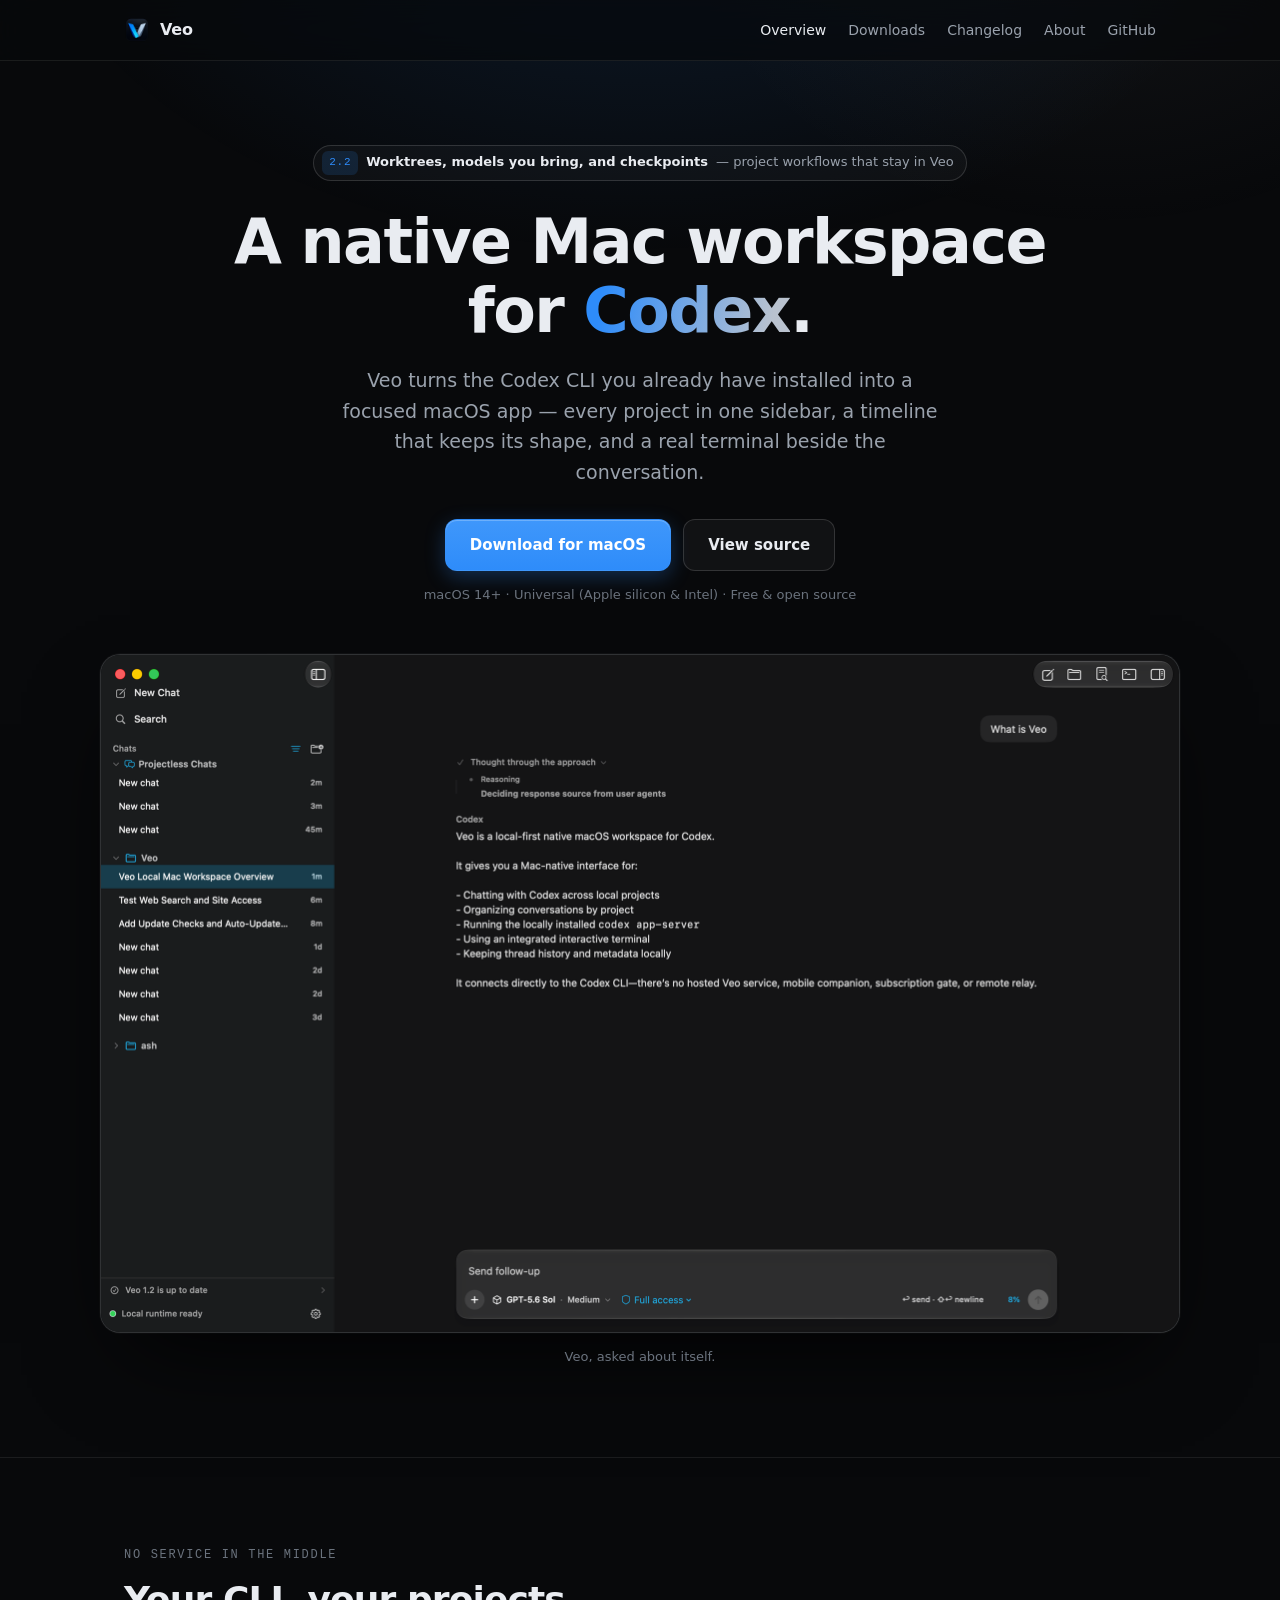
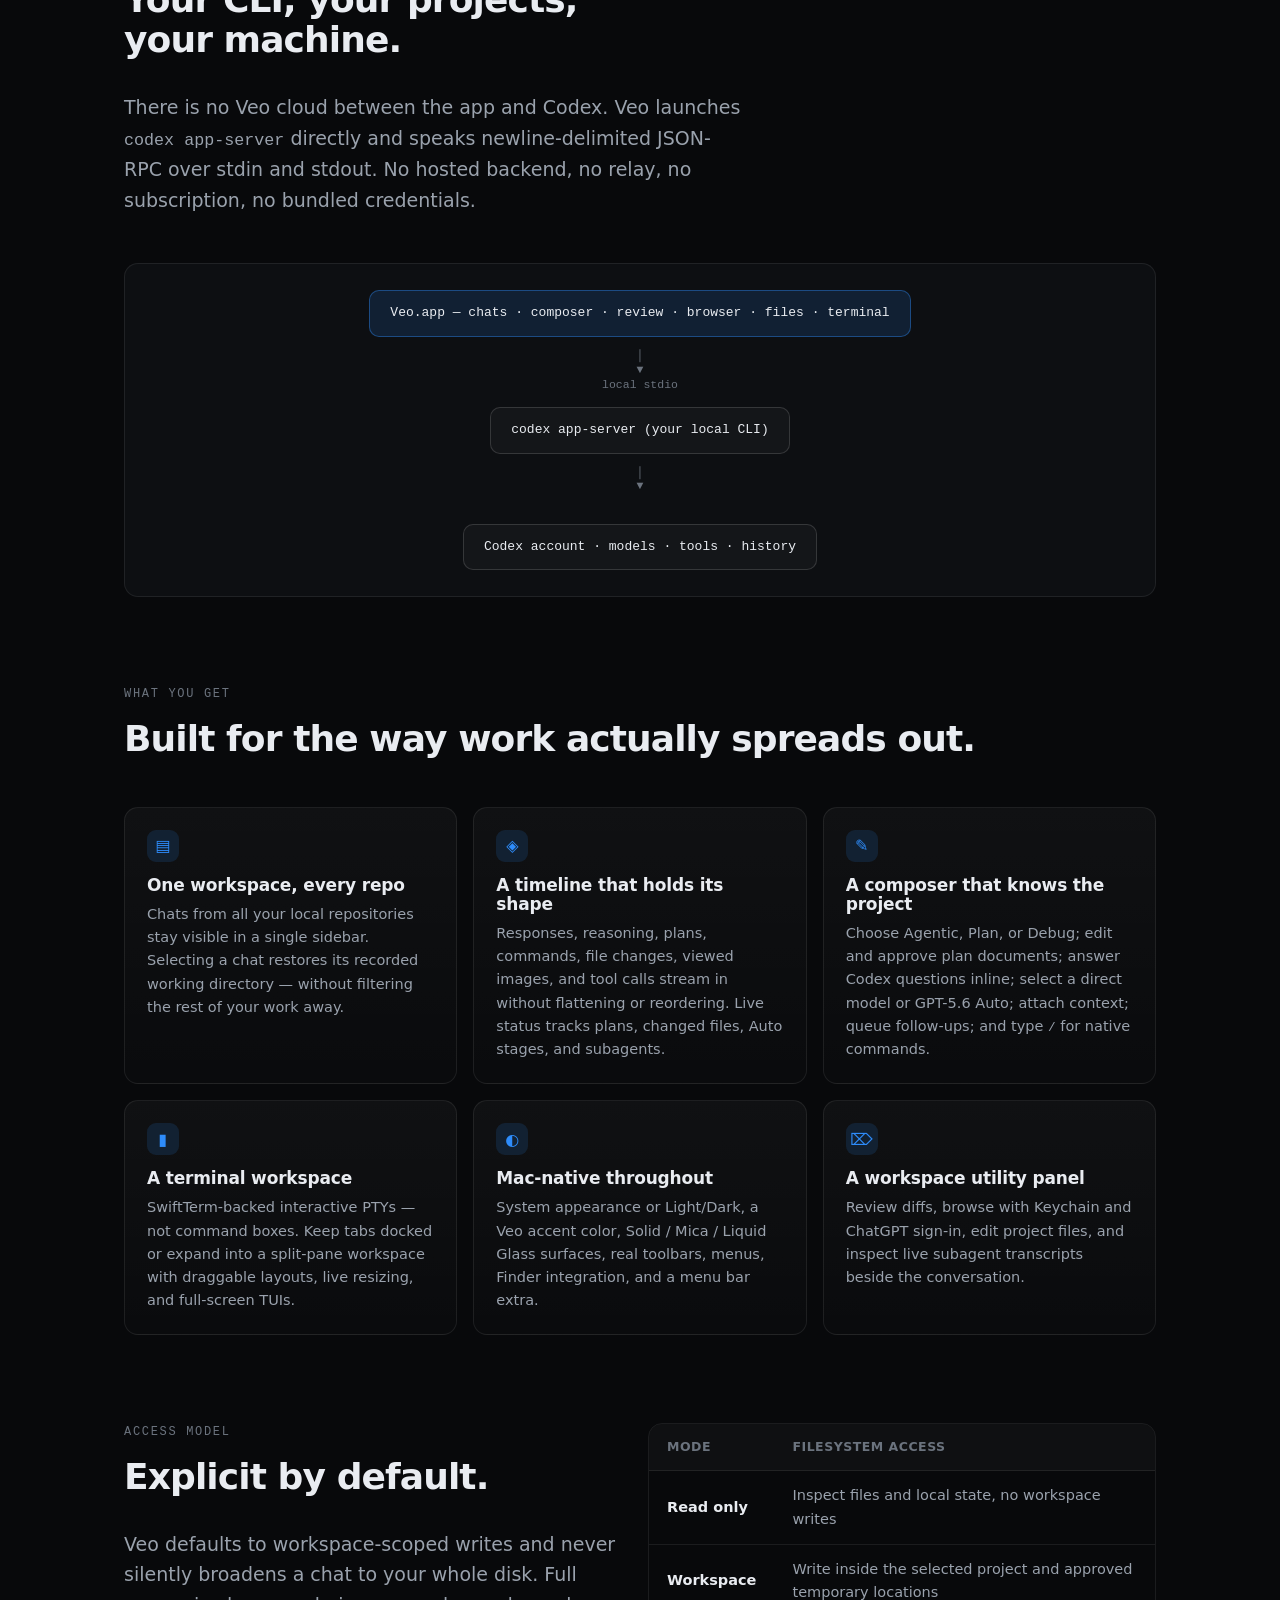
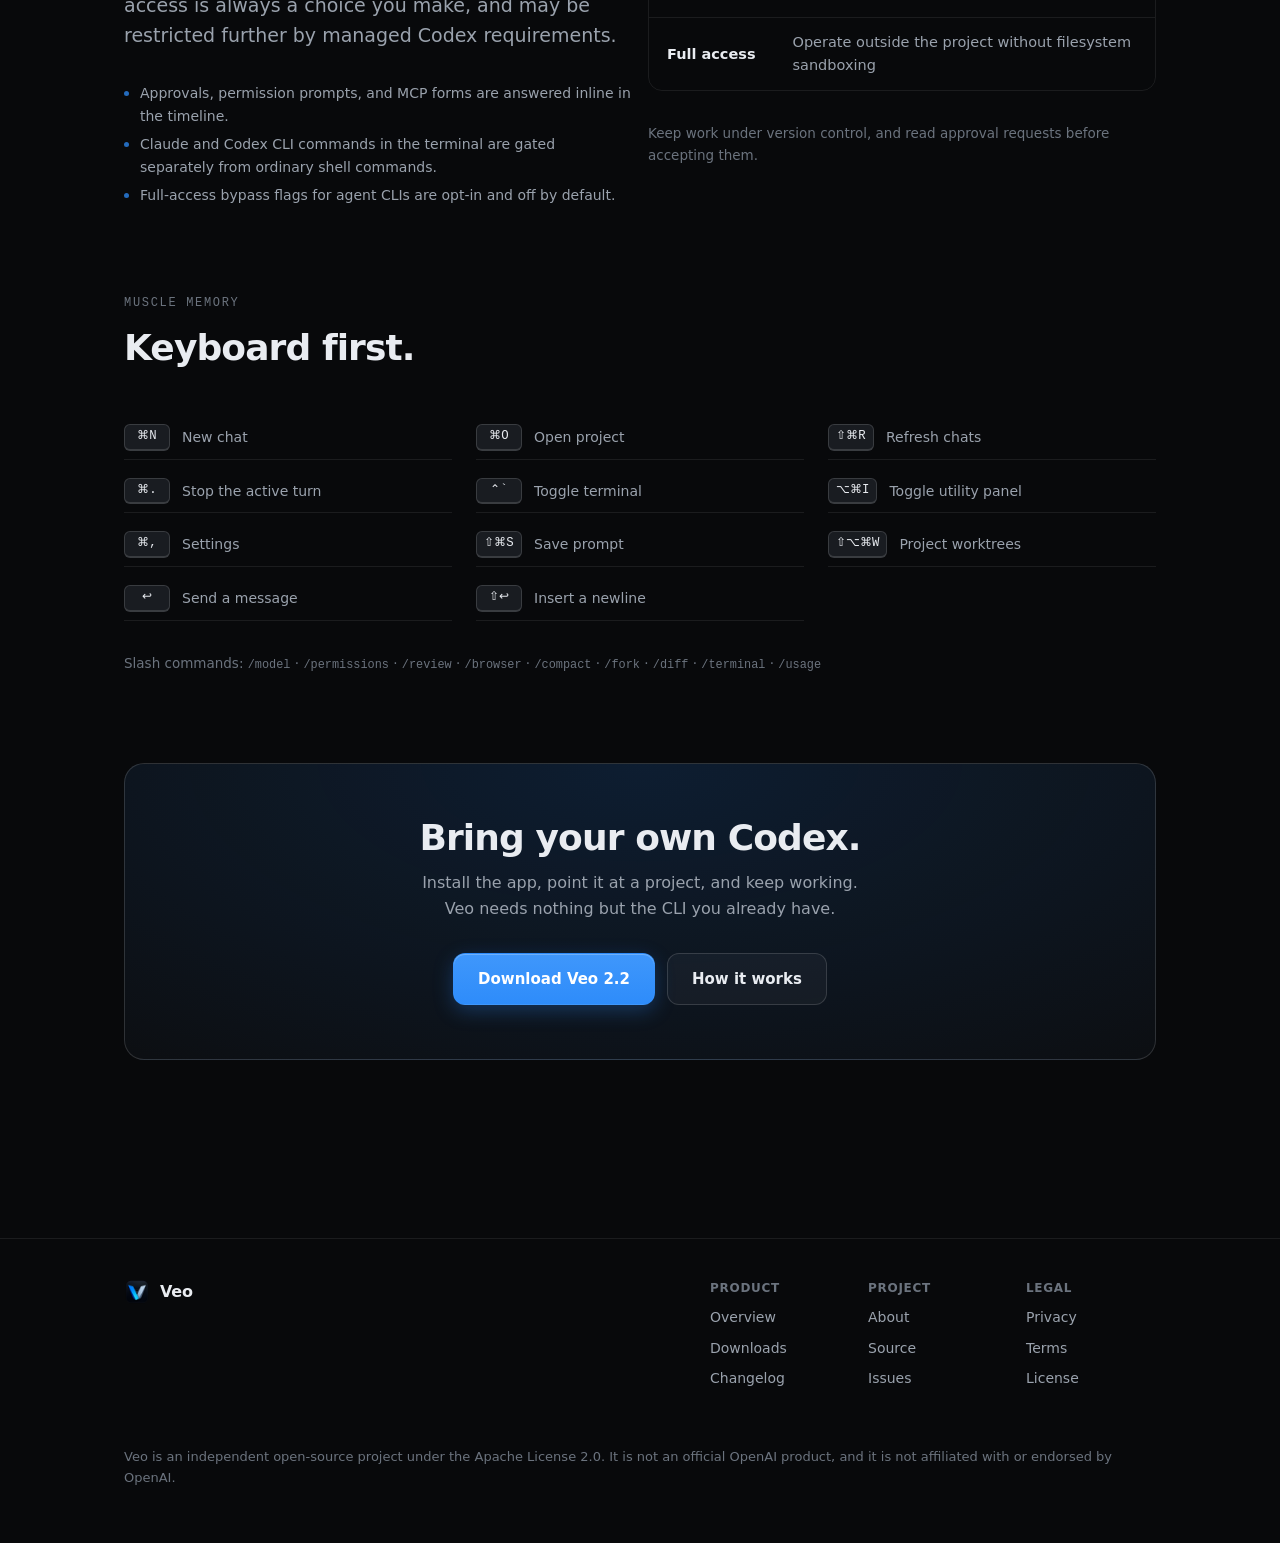
==== docs/index.html @ 04ecb145 "Release Veo 2.2 worktrees, providers, and checkpoints Ship project workflows, Veo-owned model provid" ====
<!DOCTYPE html>
<html lang="en">
<head>
<meta charset="utf-8">
<meta name="viewport" content="width=device-width, initial-scale=1">
<title>Veo — a native Mac workspace for Codex</title>
<meta name="description" content="Veo turns the locally installed Codex CLI into a focused macOS app: project-aware chats, a live task timeline, review tools, and a real docked terminal. Local-first, open source, no hosted backend.">
<meta name="color-scheme" content="dark">
<link rel="icon" href="assets/favicon.png">
<link rel="stylesheet" href="styles.css">
<meta property="og:title" content="Veo — a native Mac workspace for Codex">
<meta property="og:description" content="Project-aware chats, a live task timeline, review tools, and a real docked terminal. Local-first and open source.">
<meta property="og:image" content="assets/veo-icon.png">
</head>
<body>

<header class="nav">
  <div class="wrap nav-inner">
    <a class="brand" href="index.html"><img src="assets/veo-icon.png" alt=""> Veo</a>
    <nav class="nav-links">
      <a href="index.html" class="active">Overview</a>
      <a href="downloads.html">Downloads</a>
      <a href="changelog.html">Changelog</a>
      <a href="about.html">About</a>
      <a class="hide-sm" href="https://github.com/itsasheruwu/Veo">GitHub</a>
    </nav>
  </div>
</header>

<main>

<section class="hero">
  <div class="wrap">
    <span class="eyebrow"><span class="tag">2.2</span> <b>Worktrees, models you bring, and checkpoints</b> — project workflows that stay in Veo</span>
    <h1>A native Mac workspace<br>for <span class="grad">Codex</span>.</h1>
    <p class="lede">Veo turns the Codex CLI you already have installed into a focused macOS app — every project in one sidebar, a timeline that keeps its shape, and a real terminal beside the conversation.</p>
    <div class="hero-actions">
      <a class="btn btn-primary btn-lg" href="downloads.html">Download for macOS</a>
      <a class="btn btn-ghost btn-lg" href="https://github.com/itsasheruwu/Veo">View source</a>
    </div>
    <p class="hero-meta"><span>macOS 14+</span> · <span>Universal (Apple silicon &amp; Intel)</span> · <span>Free &amp; open source</span></p>
  </div>
</section>

<div class="wrap mock-stage">
  <figure class="shot">
    <img src="assets/veo-workspace.png" width="2160" height="1356"
         alt="The Veo workspace: chats grouped by project in the sidebar, a Codex answer in the timeline with its reasoning step above it, and the composer showing the model, reasoning effort, access mode, and context usage.">
    <figcaption>Veo, asked about itself.</figcaption>
  </figure>
</div>

<div class="divider"></div>

<section>
  <div class="wrap">
    <div class="section-label">No service in the middle</div>
    <h2>Your CLI, your projects,<br>your machine.</h2>
    <p class="lede mt-32">There is no Veo cloud between the app and Codex. Veo launches <code>codex app-server</code> directly and speaks newline-delimited JSON-RPC over stdin and stdout. No hosted backend, no relay, no subscription, no bundled credentials.</p>

    <div class="arch mt-48">
      <div class="box hi">Veo.app — chats · composer · review · browser · files · terminal</div>
      <div class="link">local stdio</div>
      <div class="box">codex app-server (your local CLI)</div>
      <div class="link">&nbsp;</div>
      <div class="box">Codex account · models · tools · history</div>
    </div>
  </div>
</section>

<section style="padding-top:0">
  <div class="wrap">
    <div class="section-label">What you get</div>
    <h2>Built for the way work actually spreads out.</h2>

    <div class="grid grid-3 mt-48">
      <div class="card">
        <div class="ico">▤</div>
        <h3>One workspace, every repo</h3>
        <p>Chats from all your local repositories stay visible in a single sidebar. Selecting a chat restores its recorded working directory — without filtering the rest of your work away.</p>
      </div>
      <div class="card">
        <div class="ico">◈</div>
        <h3>A timeline that holds its shape</h3>
        <p>Responses, reasoning, plans, commands, file changes, viewed images, and tool calls stream in without flattening or reordering. Live status tracks plans, changed files, Auto stages, and subagents.</p>
      </div>
      <div class="card">
        <div class="ico">✎</div>
        <h3>A composer that knows the project</h3>
        <p>Choose Agentic, Plan, or Debug; edit and approve plan documents; answer Codex questions inline; select a direct model or GPT-5.6 Auto; attach context; queue follow-ups; and type <code>/</code> for native commands.</p>
      </div>
      <div class="card">
        <div class="ico">▮</div>
        <h3>A terminal workspace</h3>
        <p>SwiftTerm-backed interactive PTYs — not command boxes. Keep tabs docked or expand into a split-pane workspace with draggable layouts, live resizing, and full-screen TUIs.</p>
      </div>
      <div class="card">
        <div class="ico">◐</div>
        <h3>Mac-native throughout</h3>
        <p>System appearance or Light/Dark, a Veo accent color, Solid / Mica / Liquid Glass surfaces, real toolbars, menus, Finder integration, and a menu bar extra.</p>
      </div>
      <div class="card">
        <div class="ico">⌦</div>
        <h3>A workspace utility panel</h3>
        <p>Review diffs, browse with Keychain and ChatGPT sign-in, edit project files, and inspect live subagent transcripts beside the conversation.</p>
      </div>
    </div>
  </div>
</section>

<section style="padding-top:0">
  <div class="wrap">
    <div class="grid grid-2">
      <div>
        <div class="section-label">Access model</div>
        <h2>Explicit by default.</h2>
        <p class="lede mt-32">Veo defaults to workspace-scoped writes and never silently broadens a chat to your whole disk. Full access is always a choice you make, and may be restricted further by managed Codex requirements.</p>
        <ul class="bullets mt-32">
          <li>Approvals, permission prompts, and MCP forms are answered inline in the timeline.</li>
          <li>Claude and Codex CLI commands in the terminal are gated separately from ordinary shell commands.</li>
          <li>Full-access bypass flags for agent CLIs are opt-in and off by default.</li>
        </ul>
      </div>
      <div>
        <table class="table">
          <thead><tr><th>Mode</th><th>Filesystem access</th></tr></thead>
          <tbody>
            <tr><td>Read only</td><td>Inspect files and local state, no workspace writes</td></tr>
            <tr><td>Workspace</td><td>Write inside the selected project and approved temporary locations</td></tr>
            <tr><td>Full access</td><td>Operate outside the project without filesystem sandboxing</td></tr>
          </tbody>
        </table>
        <p class="faint mt-32">Keep work under version control, and read approval requests before accepting them.</p>
      </div>
    </div>
  </div>
</section>

<section style="padding-top:0">
  <div class="wrap">
    <div class="section-label">Muscle memory</div>
    <h2>Keyboard first.</h2>
    <div class="keys mt-48">
      <div class="key-row"><kbd>⌘N</kbd> New chat</div>
      <div class="key-row"><kbd>⌘O</kbd> Open project</div>
      <div class="key-row"><kbd>⇧⌘R</kbd> Refresh chats</div>
      <div class="key-row"><kbd>⌘.</kbd> Stop the active turn</div>
      <div class="key-row"><kbd>⌃`</kbd> Toggle terminal</div>
      <div class="key-row"><kbd>⌥⌘I</kbd> Toggle utility panel</div>
      <div class="key-row"><kbd>⌘,</kbd> Settings</div>
      <div class="key-row"><kbd>⇧⌘S</kbd> Save prompt</div>
      <div class="key-row"><kbd>⇧⌥⌘W</kbd> Project worktrees</div>
      <div class="key-row"><kbd>↩</kbd> Send a message</div>
      <div class="key-row"><kbd>⇧↩</kbd> Insert a newline</div>
    </div>
      <p class="faint mt-32">Slash commands: <code>/model</code> · <code>/permissions</code> · <code>/review</code> · <code>/browser</code> · <code>/compact</code> · <code>/fork</code> · <code>/diff</code> · <code>/terminal</code> · <code>/usage</code></p>
  </div>
</section>

<section style="padding-top:0">
  <div class="wrap">
    <div class="cta">
      <h2>Bring your own Codex.</h2>
      <p>Install the app, point it at a project, and keep working. Veo needs nothing but the CLI you already have.</p>
      <div class="hero-actions" style="margin-bottom:0">
        <a class="btn btn-primary btn-lg" href="downloads.html">Download Veo 2.2</a>
        <a class="btn btn-ghost btn-lg" href="about.html">How it works</a>
      </div>
    </div>
  </div>
</section>

</main>

<footer class="footer">
  <div class="wrap footer-inner">
    <a class="brand" href="index.html"><img src="assets/veo-icon.png" alt=""> Veo</a>
    <nav>
      <b>Product</b>
      <a href="index.html">Overview</a>
      <a href="downloads.html">Downloads</a>
      <a href="changelog.html">Changelog</a>
    </nav>
    <nav>
      <b>Project</b>
      <a href="about.html">About</a>
      <a href="https://github.com/itsasheruwu/Veo">Source</a>
      <a href="https://github.com/itsasheruwu/Veo/issues">Issues</a>
    </nav>
    <nav>
      <b>Legal</b>
      <a href="https://github.com/itsasheruwu/Veo/blob/main/Legal/PRIVACY_POLICY.md">Privacy</a>
      <a href="https://github.com/itsasheruwu/Veo/blob/main/Legal/TERMS_OF_USE.md">Terms</a>
      <a href="https://github.com/itsasheruwu/Veo/blob/main/LICENSE">License</a>
    </nav>
    <p class="fine">Veo is an independent open-source project under the Apache License 2.0. It is not an official OpenAI product, and it is not affiliated with or endorsed by OpenAI.</p>
  </div>
</footer>

</body>
</html>
---- docs/styles.css ----
/* Veo — site styles */

:root {
  --bg: #08090b;
  --bg-2: #0d0f12;
  --surface: #131519;
  --surface-2: #191c21;
  --line: rgba(255, 255, 255, 0.08);
  --line-strong: rgba(255, 255, 255, 0.14);
  --text: #e9ecf1;
  --muted: #9aa2ad;
  --faint: #6b737e;
  --accent: #2e8cfa;
  --accent-soft: rgba(46, 140, 250, 0.14);
  --steel: #b9c2cf;
  --radius: 14px;
  --radius-lg: 20px;
  --maxw: 1080px;
  --sans: -apple-system, BlinkMacSystemFont, "SF Pro Text", "Helvetica Neue", Inter, system-ui, sans-serif;
  --mono: ui-monospace, "SF Mono", SFMono-Regular, "JetBrains Mono", Menlo, monospace;
}

* { box-sizing: border-box; }

html { scroll-behavior: smooth; }

body {
  margin: 0;
  background: var(--bg);
  color: var(--text);
  font-family: var(--sans);
  font-size: 16px;
  line-height: 1.6;
  -webkit-font-smoothing: antialiased;
  text-rendering: optimizeLegibility;
}

/* Ambient light behind the page top */
body::before {
  content: "";
  position: fixed;
  inset: -20% -10% auto -10%;
  height: 620px;
  background:
    radial-gradient(60% 100% at 50% 0%, rgba(46, 140, 250, 0.16), transparent 70%),
    radial-gradient(40% 80% at 80% 10%, rgba(185, 194, 207, 0.07), transparent 70%);
  pointer-events: none;
  z-index: 0;
}

a { color: inherit; text-decoration: none; }

img { max-width: 100%; display: block; }

.wrap {
  position: relative;
  z-index: 1;
  width: 100%;
  max-width: var(--maxw);
  margin: 0 auto;
  padding: 0 24px;
}

/* ---------- Nav ---------- */

.nav {
  position: sticky;
  top: 0;
  z-index: 50;
  backdrop-filter: saturate(160%) blur(18px);
  -webkit-backdrop-filter: saturate(160%) blur(18px);
  background: rgba(8, 9, 11, 0.72);
  border-bottom: 1px solid var(--line);
}

.nav-inner {
  display: flex;
  align-items: center;
  gap: 28px;
  height: 60px;
}

.brand {
  display: flex;
  align-items: center;
  gap: 10px;
  font-weight: 600;
  letter-spacing: -0.01em;
  margin-right: auto;
}

.brand img { width: 26px; height: 26px; border-radius: 7px; }

.nav-links { display: flex; align-items: center; gap: 22px; }

.nav-links a {
  font-size: 14px;
  color: var(--muted);
  transition: color 0.15s ease;
}

.nav-links a:hover { color: var(--text); }
.nav-links a.active { color: var(--text); }

/* ---------- Buttons ---------- */

.btn {
  display: inline-flex;
  align-items: center;
  gap: 8px;
  padding: 10px 18px;
  border-radius: 10px;
  font-size: 14px;
  font-weight: 550;
  border: 1px solid transparent;
  transition: transform 0.12s ease, background 0.15s ease, border-color 0.15s ease;
  white-space: nowrap;
}

.btn:active { transform: translateY(1px); }

.btn-primary {
  background: linear-gradient(180deg, #3f97fb, var(--accent));
  color: #fff;
  box-shadow: 0 1px 0 rgba(255, 255, 255, 0.24) inset, 0 6px 20px rgba(46, 140, 250, 0.28);
}

.btn-primary:hover { background: linear-gradient(180deg, #58a5fc, #3b93fb); }

.btn-ghost {
  background: rgba(255, 255, 255, 0.04);
  border-color: var(--line-strong);
  color: var(--text);
}

.btn-ghost:hover { background: rgba(255, 255, 255, 0.08); }

.btn-lg { padding: 13px 24px; font-size: 15px; border-radius: 12px; }

/* ---------- Type ---------- */

h1, h2, h3 { letter-spacing: -0.025em; line-height: 1.12; margin: 0; font-weight: 620; }

h1 { font-size: clamp(38px, 6vw, 62px); }
h2 { font-size: clamp(26px, 3.4vw, 36px); }
h3 { font-size: 17px; letter-spacing: -0.01em; }

p { margin: 0; }

.lede { font-size: clamp(16px, 2vw, 19px); color: var(--muted); max-width: 620px; }

.eyebrow {
  display: inline-flex;
  align-items: center;
  gap: 8px;
  padding: 5px 12px 5px 8px;
  border: 1px solid var(--line-strong);
  border-radius: 999px;
  background: rgba(255, 255, 255, 0.03);
  font-size: 13px;
  color: var(--muted);
}

.eyebrow b { color: var(--text); font-weight: 550; }

.tag {
  font-size: 11px;
  font-family: var(--mono);
  letter-spacing: 0.06em;
  text-transform: uppercase;
  color: var(--accent);
  background: var(--accent-soft);
  border-radius: 6px;
  padding: 3px 7px;
}

.section-label {
  font-family: var(--mono);
  font-size: 12px;
  letter-spacing: 0.14em;
  text-transform: uppercase;
  color: var(--faint);
  margin-bottom: 14px;
}

code, kbd { font-family: var(--mono); font-size: 0.88em; }

kbd {
  background: var(--surface-2);
  border: 1px solid var(--line-strong);
  border-bottom-width: 2px;
  border-radius: 6px;
  padding: 2px 7px;
  color: var(--text);
}

/* ---------- Sections ---------- */

section { padding: 88px 0; }
.section-tight { padding: 56px 0; }

.divider { height: 1px; background: var(--line); }

/* ---------- Hero ---------- */

.hero { padding: 84px 0 40px; text-align: center; }

.hero .eyebrow { margin-bottom: 26px; }
.hero h1 { margin-bottom: 20px; }
.hero h1 .grad {
  background: linear-gradient(100deg, var(--accent) 10%, var(--steel) 90%);
  -webkit-background-clip: text;
  background-clip: text;
  color: transparent;
}
.hero .lede { margin: 0 auto; }

.hero-actions {
  display: flex;
  justify-content: center;
  gap: 12px;
  margin: 32px 0 14px;
  flex-wrap: wrap;
}

.hero-meta { font-size: 13px; color: var(--faint); }
.hero-meta span { white-space: nowrap; }

/* ---------- App screenshot ---------- */

.mock-stage { padding: 8px 0 90px; }

.shot { margin: 0; }

.shot img {
  width: 100%;
  height: auto;
  border: 1px solid var(--line-strong);
  border-radius: var(--radius-lg);
  background: #0e1013;
  box-shadow: 0 40px 90px -30px rgba(0, 0, 0, 0.9), 0 0 0 1px rgba(255, 255, 255, 0.03);
}

.shot figcaption {
  margin-top: 14px;
  text-align: center;
  font-size: 13px;
  color: var(--faint);
}

/* ---------- Feature grid ---------- */

.grid { display: grid; gap: 16px; }
.grid-3 { grid-template-columns: repeat(3, 1fr); }
.grid-2 { grid-template-columns: repeat(2, 1fr); }

.card {
  border: 1px solid var(--line);
  border-radius: var(--radius);
  background: linear-gradient(180deg, rgba(255, 255, 255, 0.035), rgba(255, 255, 255, 0.012));
  padding: 22px;
  transition: border-color 0.18s ease, transform 0.18s ease;
}

.card:hover { border-color: var(--line-strong); }

.card h3 { margin-bottom: 8px; }
.card p { color: var(--muted); font-size: 14.5px; }

.card .ico {
  width: 32px;
  height: 32px;
  border-radius: 9px;
  display: grid;
  place-items: center;
  background: var(--accent-soft);
  color: var(--accent);
  margin-bottom: 14px;
}

.bullets { margin: 10px 0 0; padding: 0; list-style: none; color: var(--muted); font-size: 14px; }
.bullets li { padding-left: 16px; position: relative; margin-top: 6px; }
.bullets li::before {
  content: "";
  position: absolute;
  left: 0;
  top: 9px;
  width: 5px;
  height: 5px;
  border-radius: 50%;
  background: var(--accent);
  opacity: 0.75;
}

/* ---------- Architecture ---------- */

.arch {
  border: 1px solid var(--line);
  border-radius: var(--radius);
  background: var(--bg-2);
  padding: 26px;
  font-family: var(--mono);
  font-size: 13px;
  color: var(--muted);
  display: grid;
  gap: 12px;
  justify-items: center;
  text-align: center;
}

.arch .box {
  border: 1px solid var(--line-strong);
  border-radius: 10px;
  padding: 12px 20px;
  background: rgba(255, 255, 255, 0.03);
  color: var(--text);
  max-width: 100%;
}

.arch .box.hi { border-color: rgba(46, 140, 250, 0.4); background: var(--accent-soft); }
.arch .link { color: var(--faint); font-size: 11.5px; }
.arch .link::before { content: "│\A▼"; white-space: pre; display: block; line-height: 1.2; }

/* ---------- Table ---------- */

.table {
  width: 100%;
  border-collapse: separate;
  border-spacing: 0;
  border: 1px solid var(--line);
  border-radius: var(--radius);
  overflow: hidden;
  font-size: 14.5px;
}

.table th, .table td { padding: 13px 18px; text-align: left; border-bottom: 1px solid var(--line); }
.table thead th { background: rgba(255, 255, 255, 0.03); color: var(--faint); font-weight: 550; font-size: 12.5px; letter-spacing: 0.04em; text-transform: uppercase; }
.table tbody tr:last-child td { border-bottom: none; }
.table td:first-child { color: var(--text); font-weight: 550; white-space: nowrap; }
.table td { color: var(--muted); }

/* ---------- Shortcuts ---------- */

.keys { display: grid; grid-template-columns: repeat(3, 1fr); gap: 10px 24px; }
.key-row { display: flex; align-items: center; gap: 12px; font-size: 14px; color: var(--muted); padding: 8px 0; border-bottom: 1px solid var(--line); }
.key-row kbd { flex: none; min-width: 46px; text-align: center; }

/* ---------- Download cards ---------- */

.dl-hero {
  border: 1px solid var(--line-strong);
  border-radius: var(--radius-lg);
  background: linear-gradient(180deg, rgba(46, 140, 250, 0.09), rgba(255, 255, 255, 0.015));
  padding: 30px;
  display: flex;
  align-items: center;
  gap: 26px;
  flex-wrap: wrap;
}

.dl-hero img { width: 88px; height: 88px; border-radius: 20px; flex: none; }
.dl-hero .meta { flex: 1; min-width: 240px; }
.dl-hero .actions { display: flex; gap: 10px; flex-wrap: wrap; }

.hash {
  font-family: var(--mono);
  font-size: 11px;
  color: var(--faint);
  word-break: break-all;
  line-height: 1.5;
}

.pre {
  background: var(--bg-2);
  border: 1px solid var(--line);
  border-radius: 12px;
  padding: 16px 18px;
  overflow-x: auto;
  font-family: var(--mono);
  font-size: 13px;
  color: var(--muted);
  margin: 0;
  line-height: 1.7;
}

.pre .c { color: var(--faint); }

.steps { counter-reset: s; list-style: none; padding: 0; margin: 0; display: grid; gap: 14px; }
.steps li { counter-increment: s; position: relative; padding-left: 42px; color: var(--muted); font-size: 15px; }
.steps li::before {
  content: counter(s);
  position: absolute;
  left: 0;
  top: -1px;
  width: 26px;
  height: 26px;
  border-radius: 50%;
  border: 1px solid var(--line-strong);
  display: grid;
  place-items: center;
  font-size: 12px;
  font-family: var(--mono);
  color: var(--text);
  background: rgba(255, 255, 255, 0.04);
}
.steps li b { color: var(--text); font-weight: 550; }

/* ---------- Changelog ---------- */

.release { display: grid; grid-template-columns: 190px 1fr; gap: 32px; padding: 40px 0; border-top: 1px solid var(--line); }
.release:first-of-type { border-top: none; padding-top: 8px; }

.release .side { position: sticky; top: 92px; align-self: start; }
.release .ver { font-size: 24px; font-weight: 620; letter-spacing: -0.02em; }
.release .date { color: var(--faint); font-size: 13.5px; margin-top: 2px; }
.release h3 { margin-bottom: 10px; }
.release p { color: var(--muted); font-size: 15px; }
.release .block + .block { margin-top: 22px; }

/* ---------- FAQ ---------- */

details {
  border: 1px solid var(--line);
  border-radius: 12px;
  padding: 16px 18px;
  background: rgba(255, 255, 255, 0.02);
}

details + details { margin-top: 10px; }
summary { cursor: pointer; font-weight: 550; list-style: none; display: flex; align-items: center; justify-content: space-between; gap: 12px; }
summary::-webkit-details-marker { display: none; }
summary::after { content: "+"; color: var(--faint); font-family: var(--mono); font-size: 18px; }
details[open] summary::after { content: "–"; }
details p { color: var(--muted); font-size: 14.5px; margin-top: 10px; }

/* ---------- Page header ---------- */

.page-head { padding: 66px 0 34px; }
.page-head h1 { font-size: clamp(32px, 5vw, 46px); margin-bottom: 14px; }

/* ---------- CTA + footer ---------- */

.cta {
  border: 1px solid var(--line-strong);
  border-radius: var(--radius-lg);
  background: radial-gradient(90% 140% at 50% 0%, rgba(46, 140, 250, 0.16), rgba(255, 255, 255, 0.02));
  padding: 54px 30px;
  text-align: center;
}

.cta h2 { margin-bottom: 12px; }
.cta p { color: var(--muted); margin: 0 auto 26px; max-width: 460px; }

.footer { border-top: 1px solid var(--line); padding: 40px 0 56px; margin-top: 90px; }
.footer-inner { display: flex; gap: 28px; flex-wrap: wrap; align-items: flex-start; }
.footer .brand { margin-right: auto; }
.footer nav { display: grid; gap: 8px; font-size: 14px; min-width: 130px; }
.footer nav b { font-size: 12px; color: var(--faint); font-weight: 550; letter-spacing: 0.06em; text-transform: uppercase; }
.footer nav a { color: var(--muted); }
.footer nav a:hover { color: var(--text); }
.footer .fine { width: 100%; color: var(--faint); font-size: 13px; margin-top: 30px; }

.stack { display: grid; gap: 18px; }
.stack-sm { display: grid; gap: 10px; }
.mt-32 { margin-top: 32px; }
.mt-48 { margin-top: 48px; }
.muted { color: var(--muted); }
.faint { color: var(--faint); font-size: 13.5px; }

/* ---------- Responsive ---------- */

@media (max-width: 900px) {
  .grid-3, .keys { grid-template-columns: repeat(2, 1fr); }
  .release { grid-template-columns: 1fr; gap: 14px; padding: 30px 0; }
  .release .side { position: static; }
}

@media (max-width: 620px) {
  section { padding: 60px 0; }
  .grid-3, .grid-2, .keys { grid-template-columns: 1fr; }
  .nav-links { gap: 16px; }
  .nav-links .hide-sm { display: none; }
  .hero { padding: 56px 0 30px; }
  .dl-hero { padding: 22px; }
}
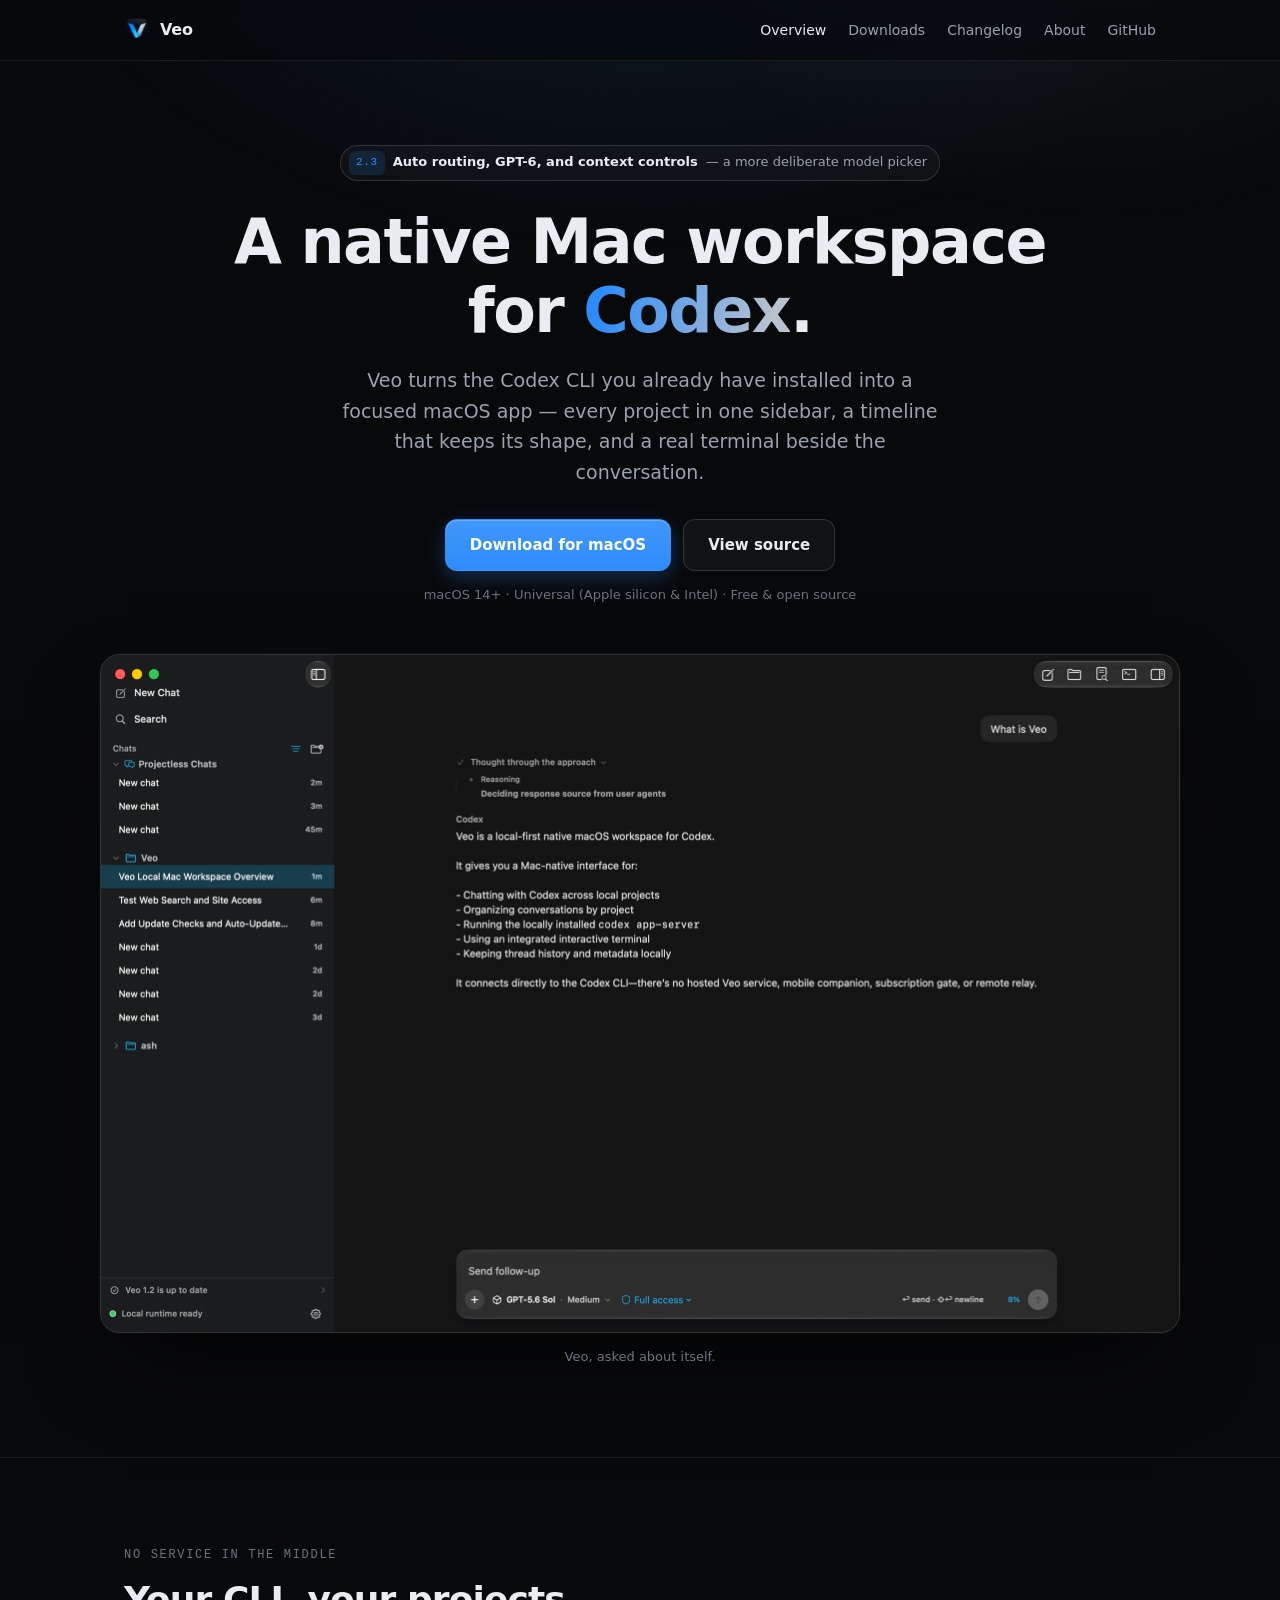
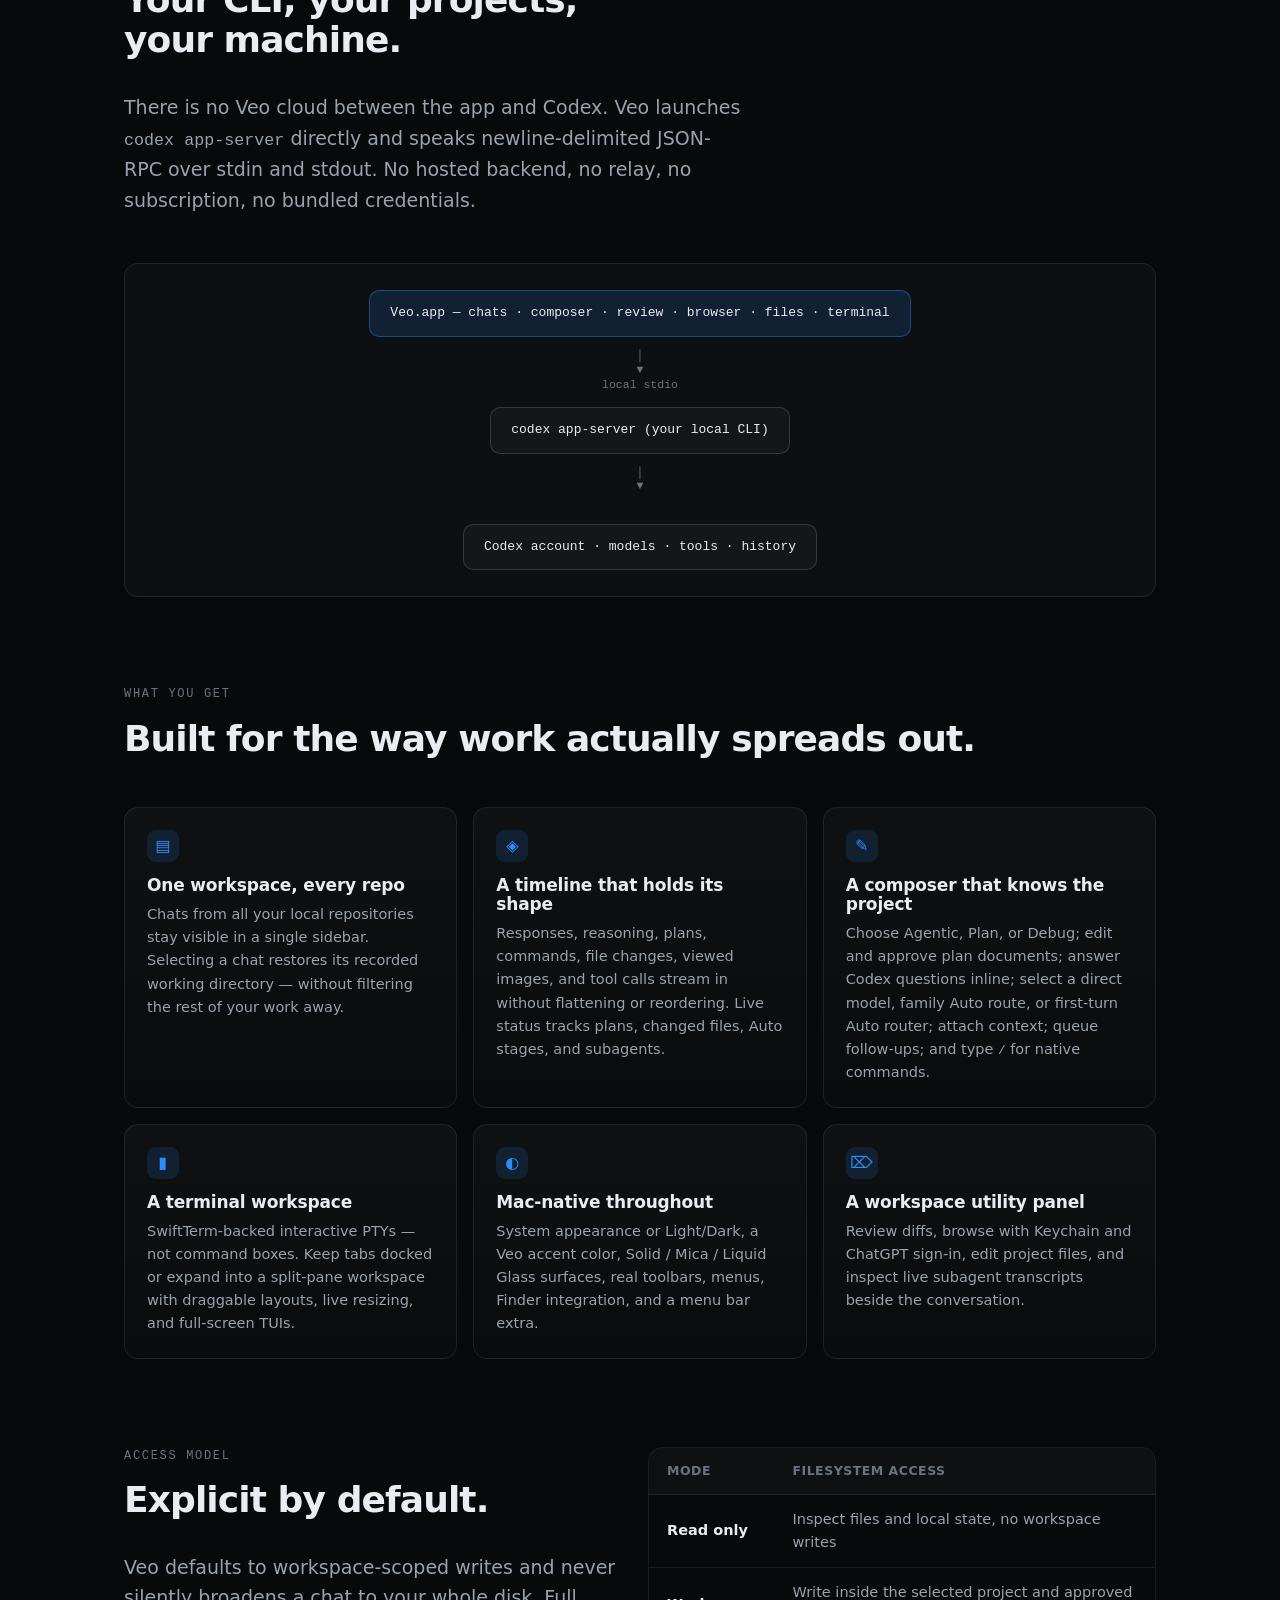
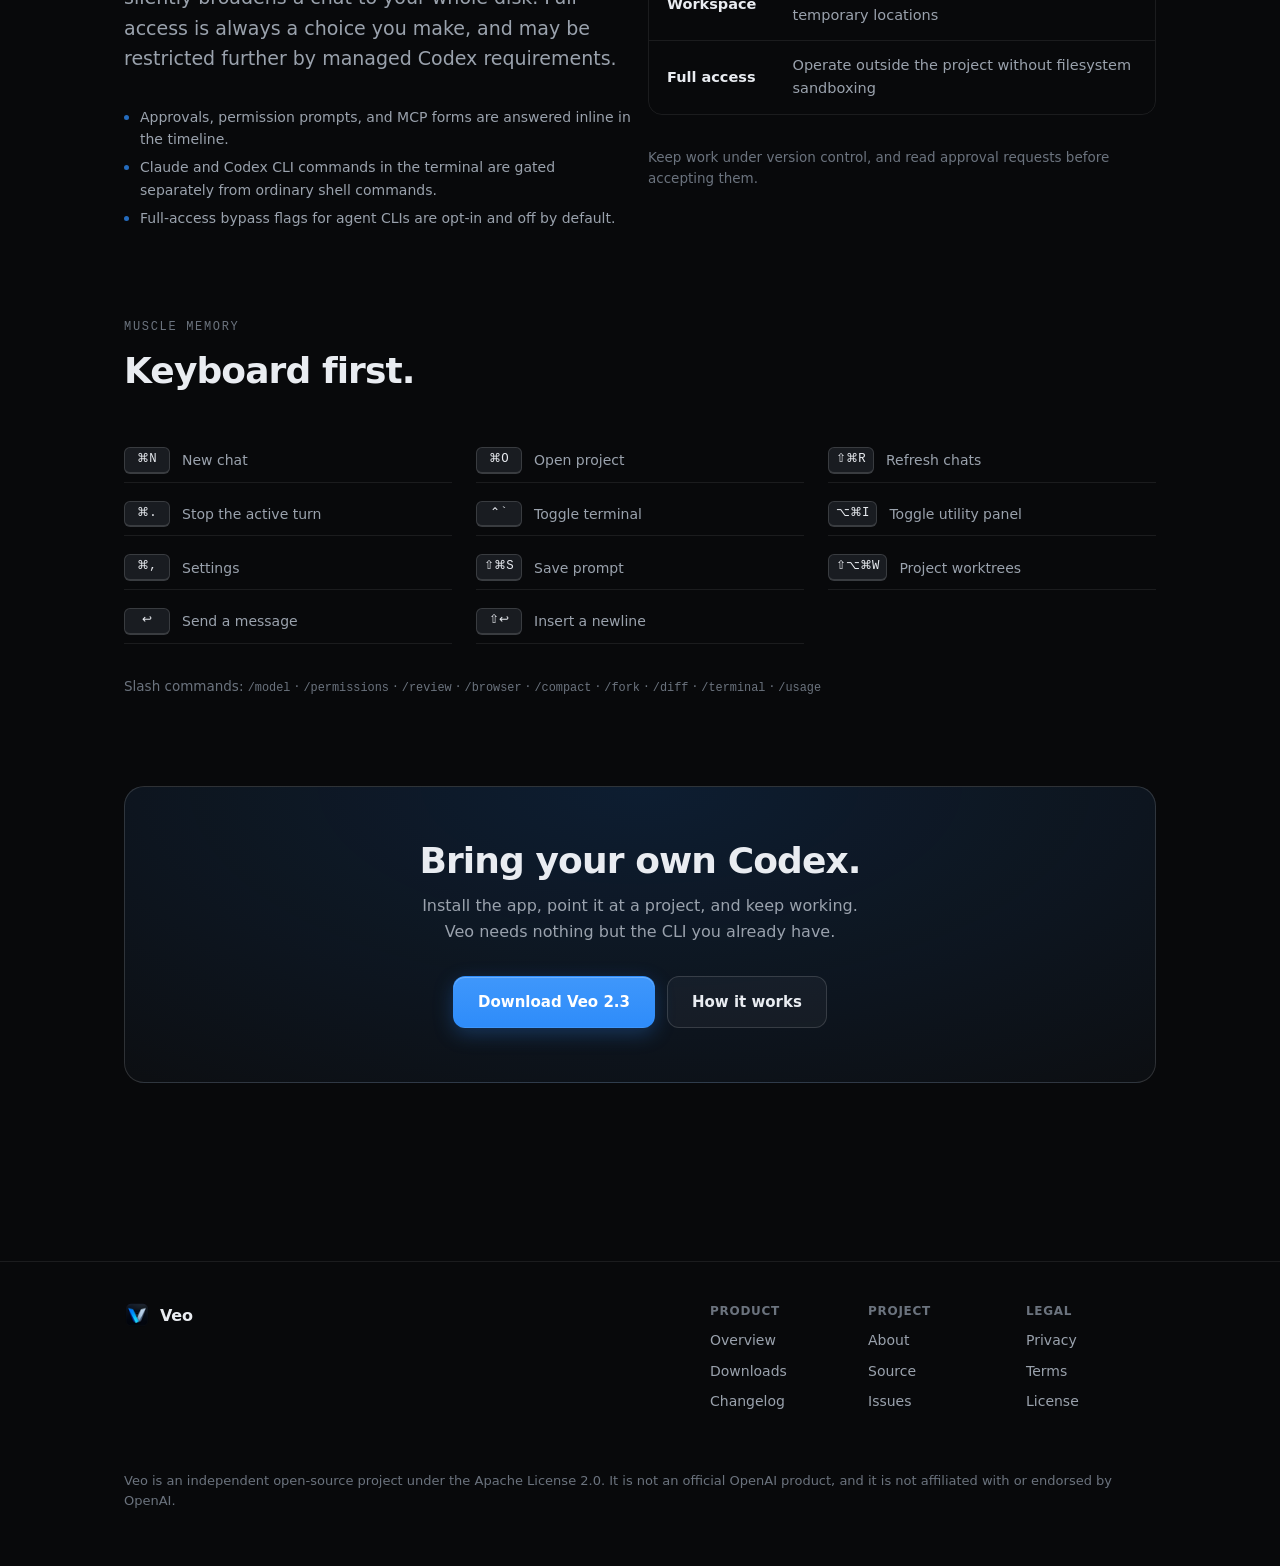
==== commit 95803480: "Release Veo 2.3 auto routing and context controls Co-Authored-By: Claude Code <noreply@anthropic.com" ====
--- a/docs/index.html
+++ b/docs/index.html
@@ -31,7 +31,7 @@
 
 <section class="hero">
   <div class="wrap">
-    <span class="eyebrow"><span class="tag">2.2</span> <b>Worktrees, models you bring, and checkpoints</b> — project workflows that stay in Veo</span>
+    <span class="eyebrow"><span class="tag">2.3</span> <b>Auto routing, GPT-6, and context controls</b> — a more deliberate model picker</span>
     <h1>A native Mac workspace<br>for <span class="grad">Codex</span>.</h1>
     <p class="lede">Veo turns the Codex CLI you already have installed into a focused macOS app — every project in one sidebar, a timeline that keeps its shape, and a real terminal beside the conversation.</p>
     <div class="hero-actions">
@@ -87,7 +87,7 @@
       <div class="card">
         <div class="ico">✎</div>
         <h3>A composer that knows the project</h3>
-        <p>Choose Agentic, Plan, or Debug; edit and approve plan documents; answer Codex questions inline; select a direct model or GPT-5.6 Auto; attach context; queue follow-ups; and type <code>/</code> for native commands.</p>
+        <p>Choose Agentic, Plan, or Debug; edit and approve plan documents; answer Codex questions inline; select a direct model, family Auto route, or first-turn Auto router; attach context; queue follow-ups; and type <code>/</code> for native commands.</p>
       </div>
       <div class="card">
         <div class="ico">▮</div>
@@ -163,7 +163,7 @@
       <h2>Bring your own Codex.</h2>
       <p>Install the app, point it at a project, and keep working. Veo needs nothing but the CLI you already have.</p>
       <div class="hero-actions" style="margin-bottom:0">
-        <a class="btn btn-primary btn-lg" href="downloads.html">Download Veo 2.2</a>
+        <a class="btn btn-primary btn-lg" href="downloads.html">Download Veo 2.3</a>
         <a class="btn btn-ghost btn-lg" href="about.html">How it works</a>
       </div>
     </div>
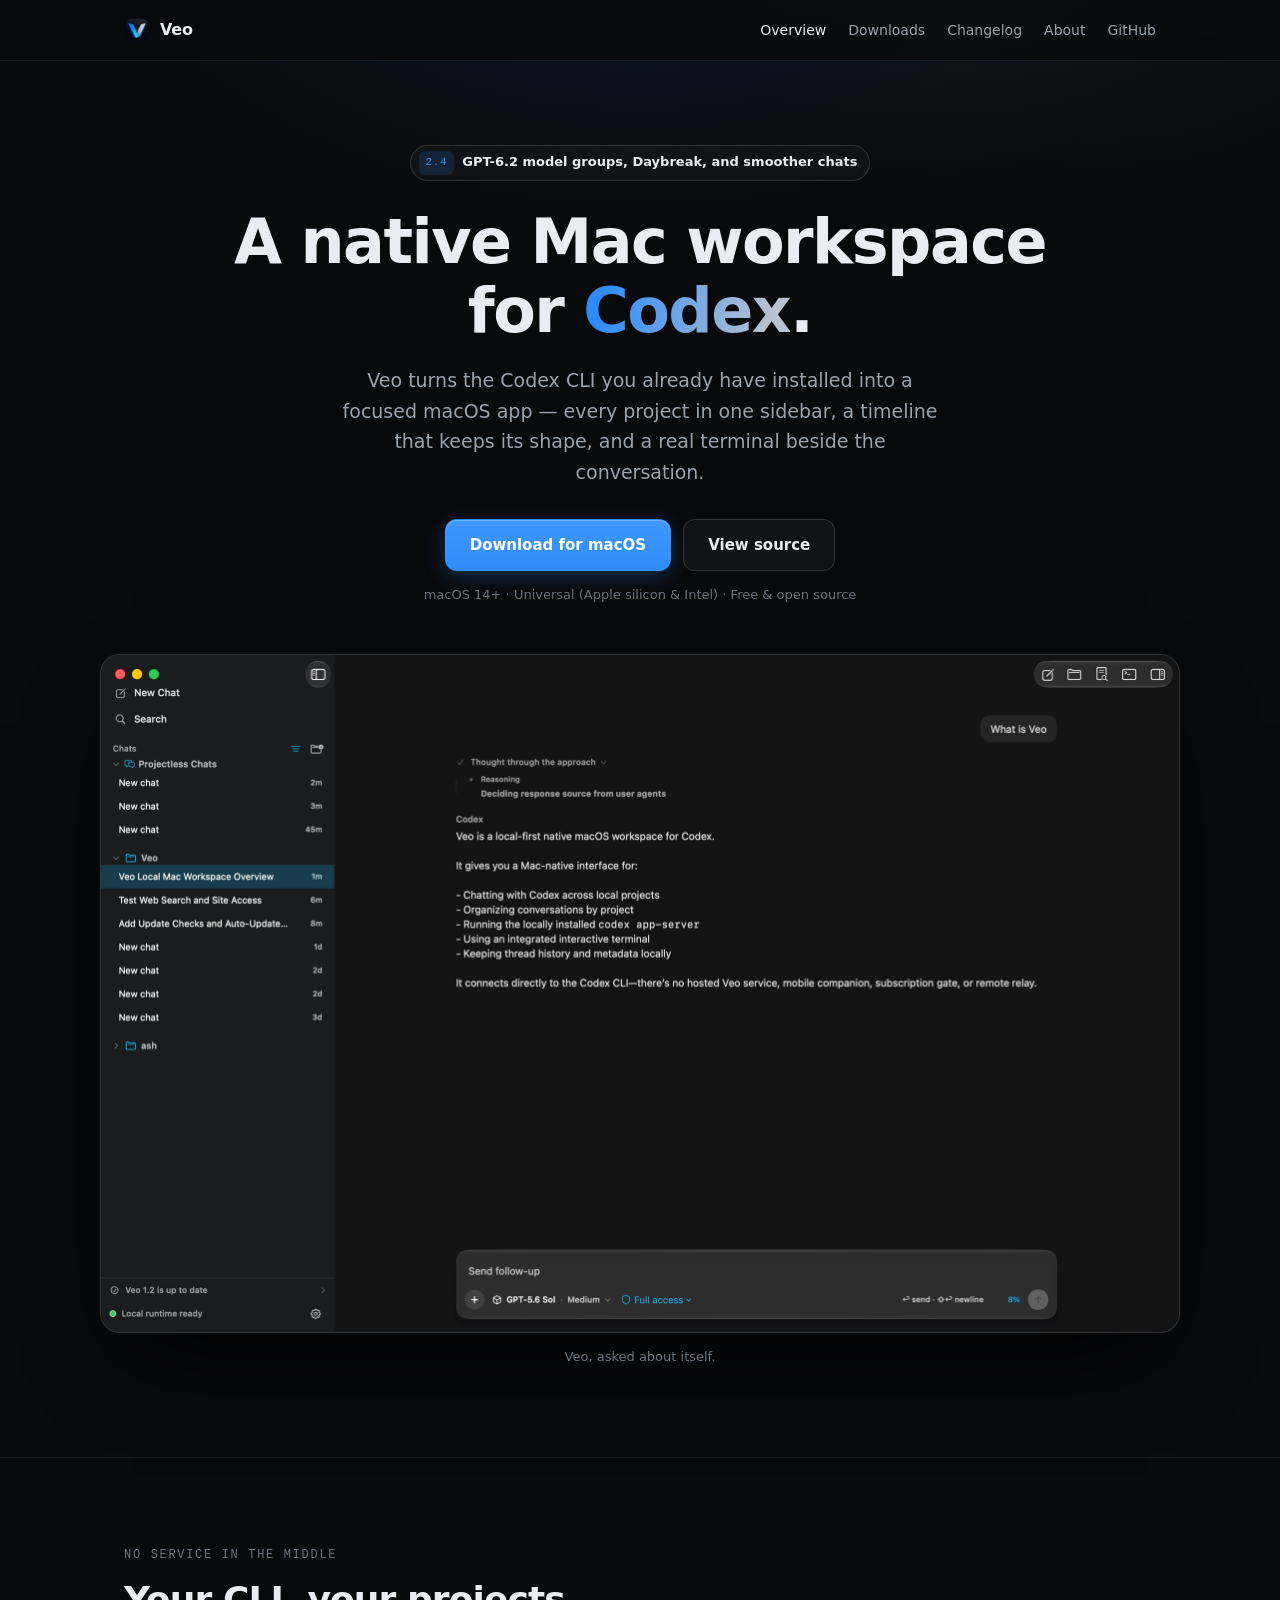
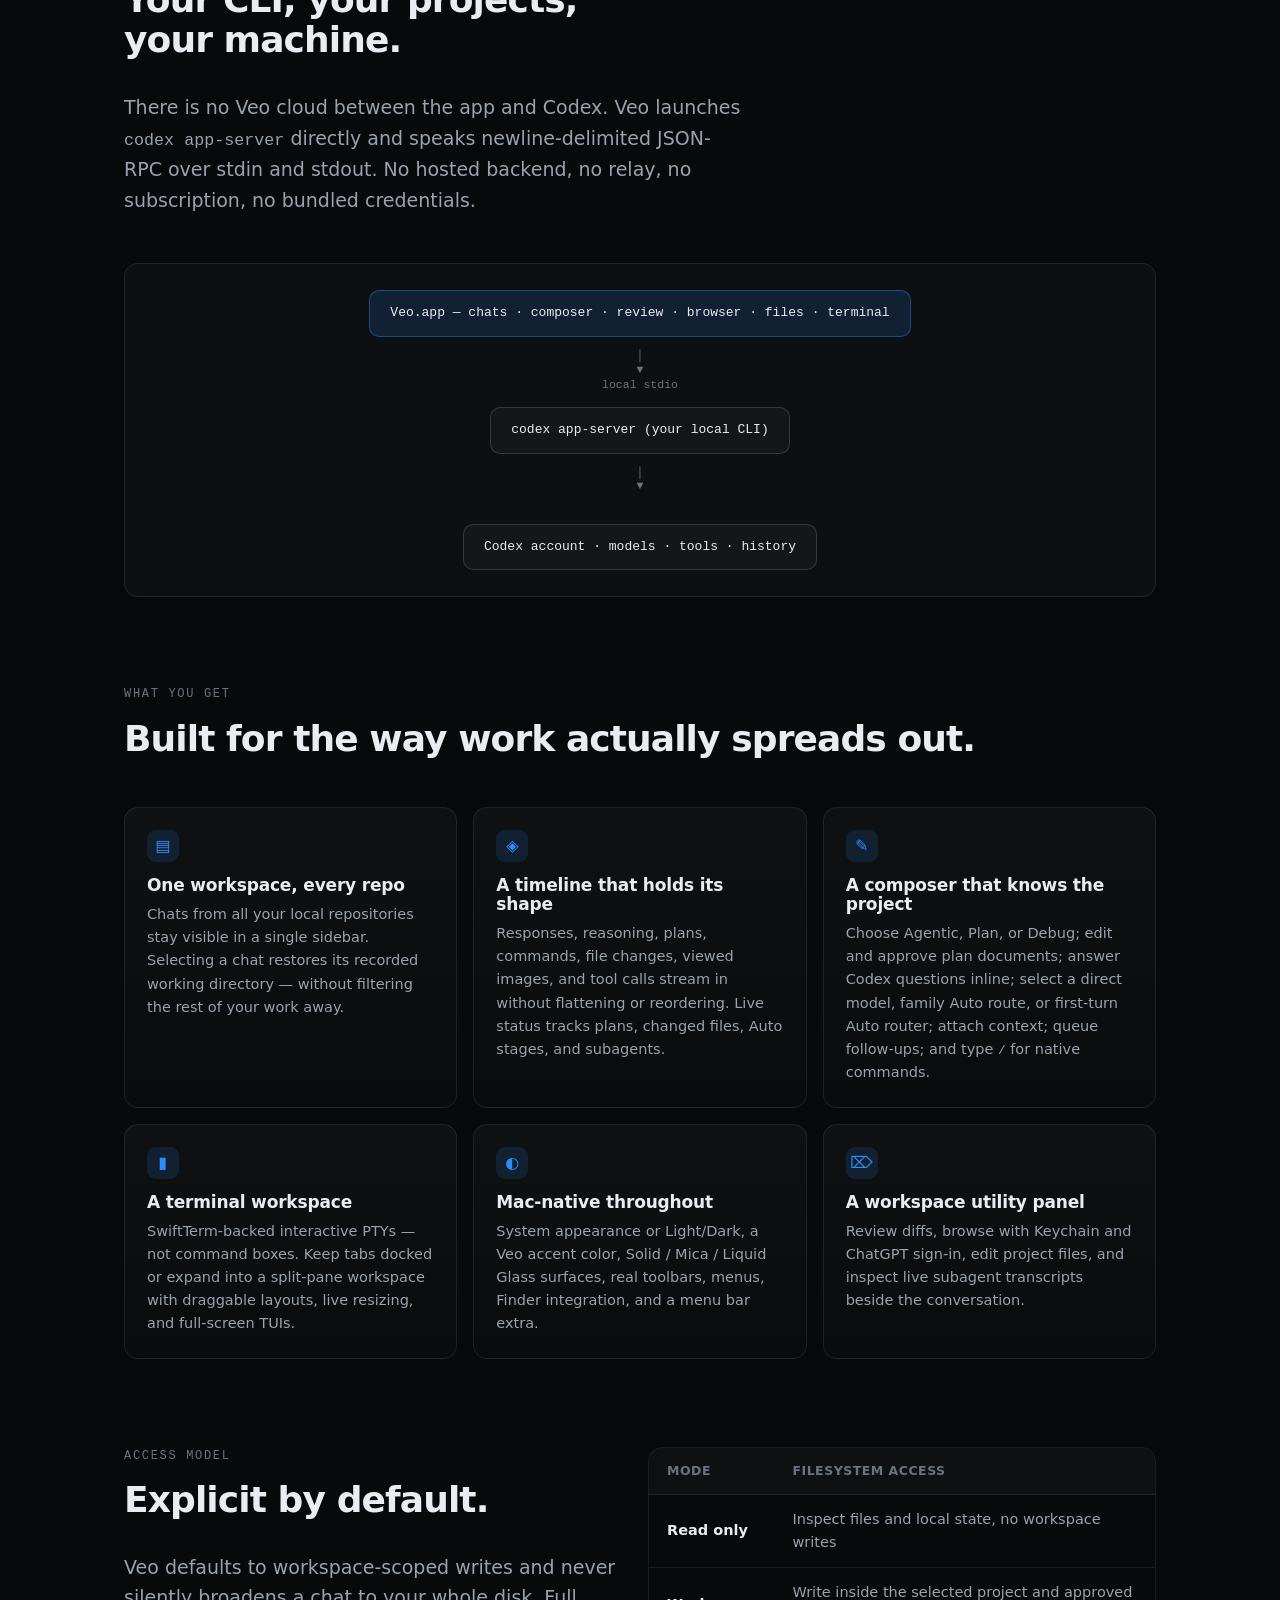
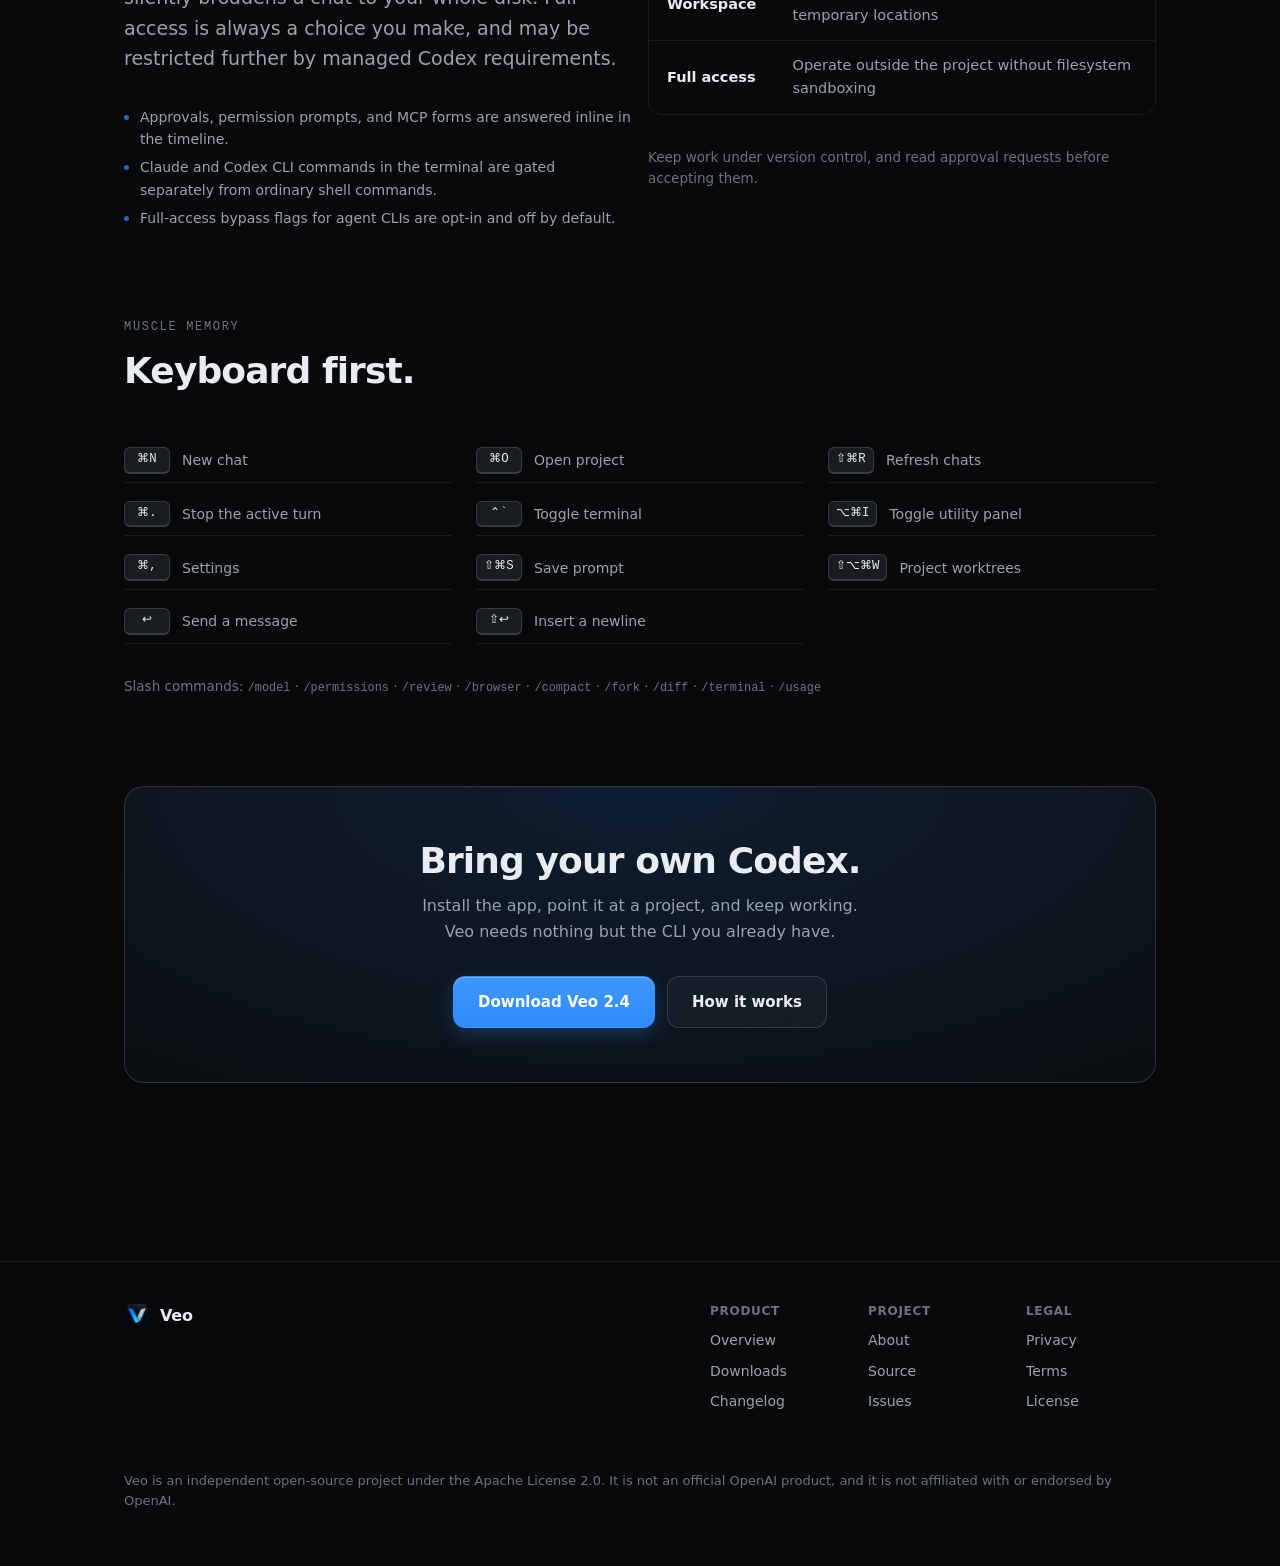
==== commit 218c4c27: "Release Veo 2.4 with Daybreak and GPT-6.2 model groups" ====
--- a/docs/index.html
+++ b/docs/index.html
@@ -31,7 +31,7 @@
 
 <section class="hero">
   <div class="wrap">
-    <span class="eyebrow"><span class="tag">2.3</span> <b>Auto routing, GPT-6, and context controls</b> — a more deliberate model picker</span>
+    <span class="eyebrow"><span class="tag">2.4</span> <b>GPT-6.2 model groups, Daybreak, and smoother chats</b></span>
     <h1>A native Mac workspace<br>for <span class="grad">Codex</span>.</h1>
     <p class="lede">Veo turns the Codex CLI you already have installed into a focused macOS app — every project in one sidebar, a timeline that keeps its shape, and a real terminal beside the conversation.</p>
     <div class="hero-actions">
@@ -163,7 +163,7 @@
       <h2>Bring your own Codex.</h2>
       <p>Install the app, point it at a project, and keep working. Veo needs nothing but the CLI you already have.</p>
       <div class="hero-actions" style="margin-bottom:0">
-        <a class="btn btn-primary btn-lg" href="downloads.html">Download Veo 2.3</a>
+        <a class="btn btn-primary btn-lg" href="downloads.html">Download Veo 2.4</a>
         <a class="btn btn-ghost btn-lg" href="about.html">How it works</a>
       </div>
     </div>
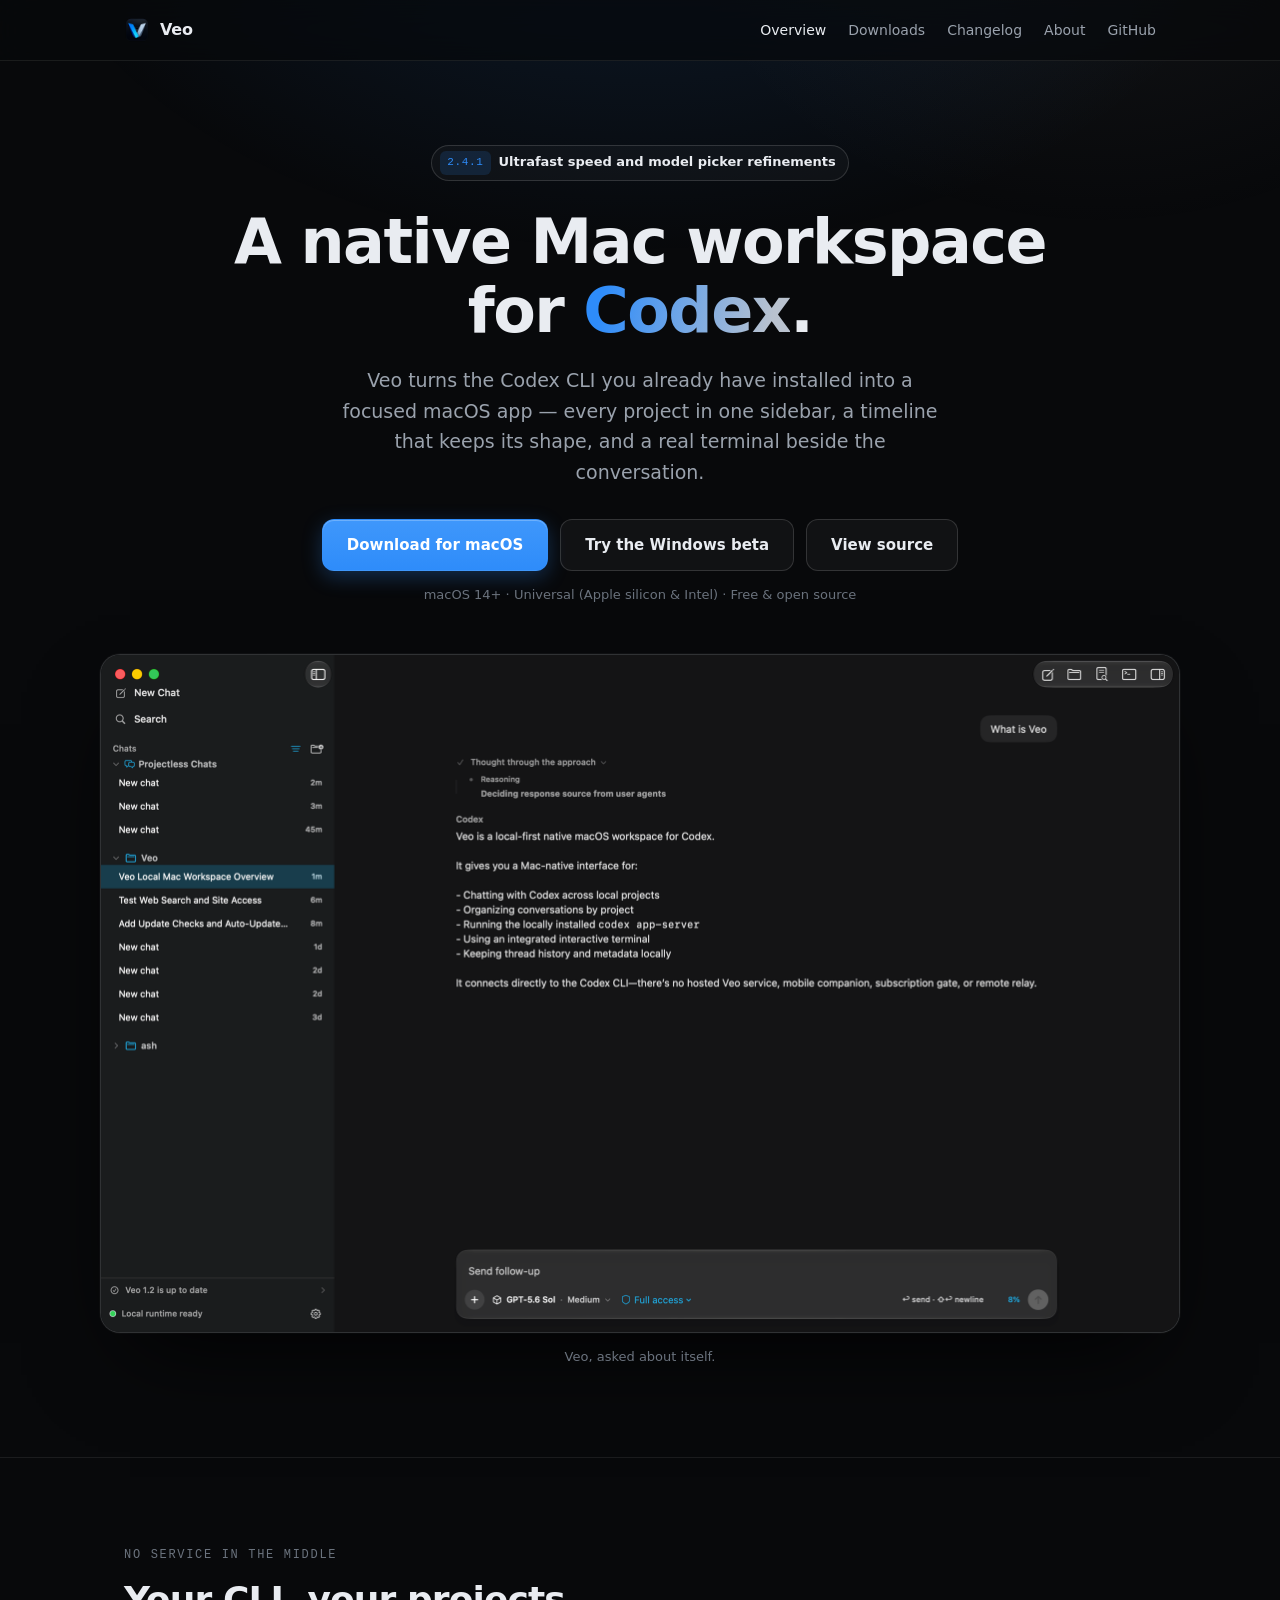
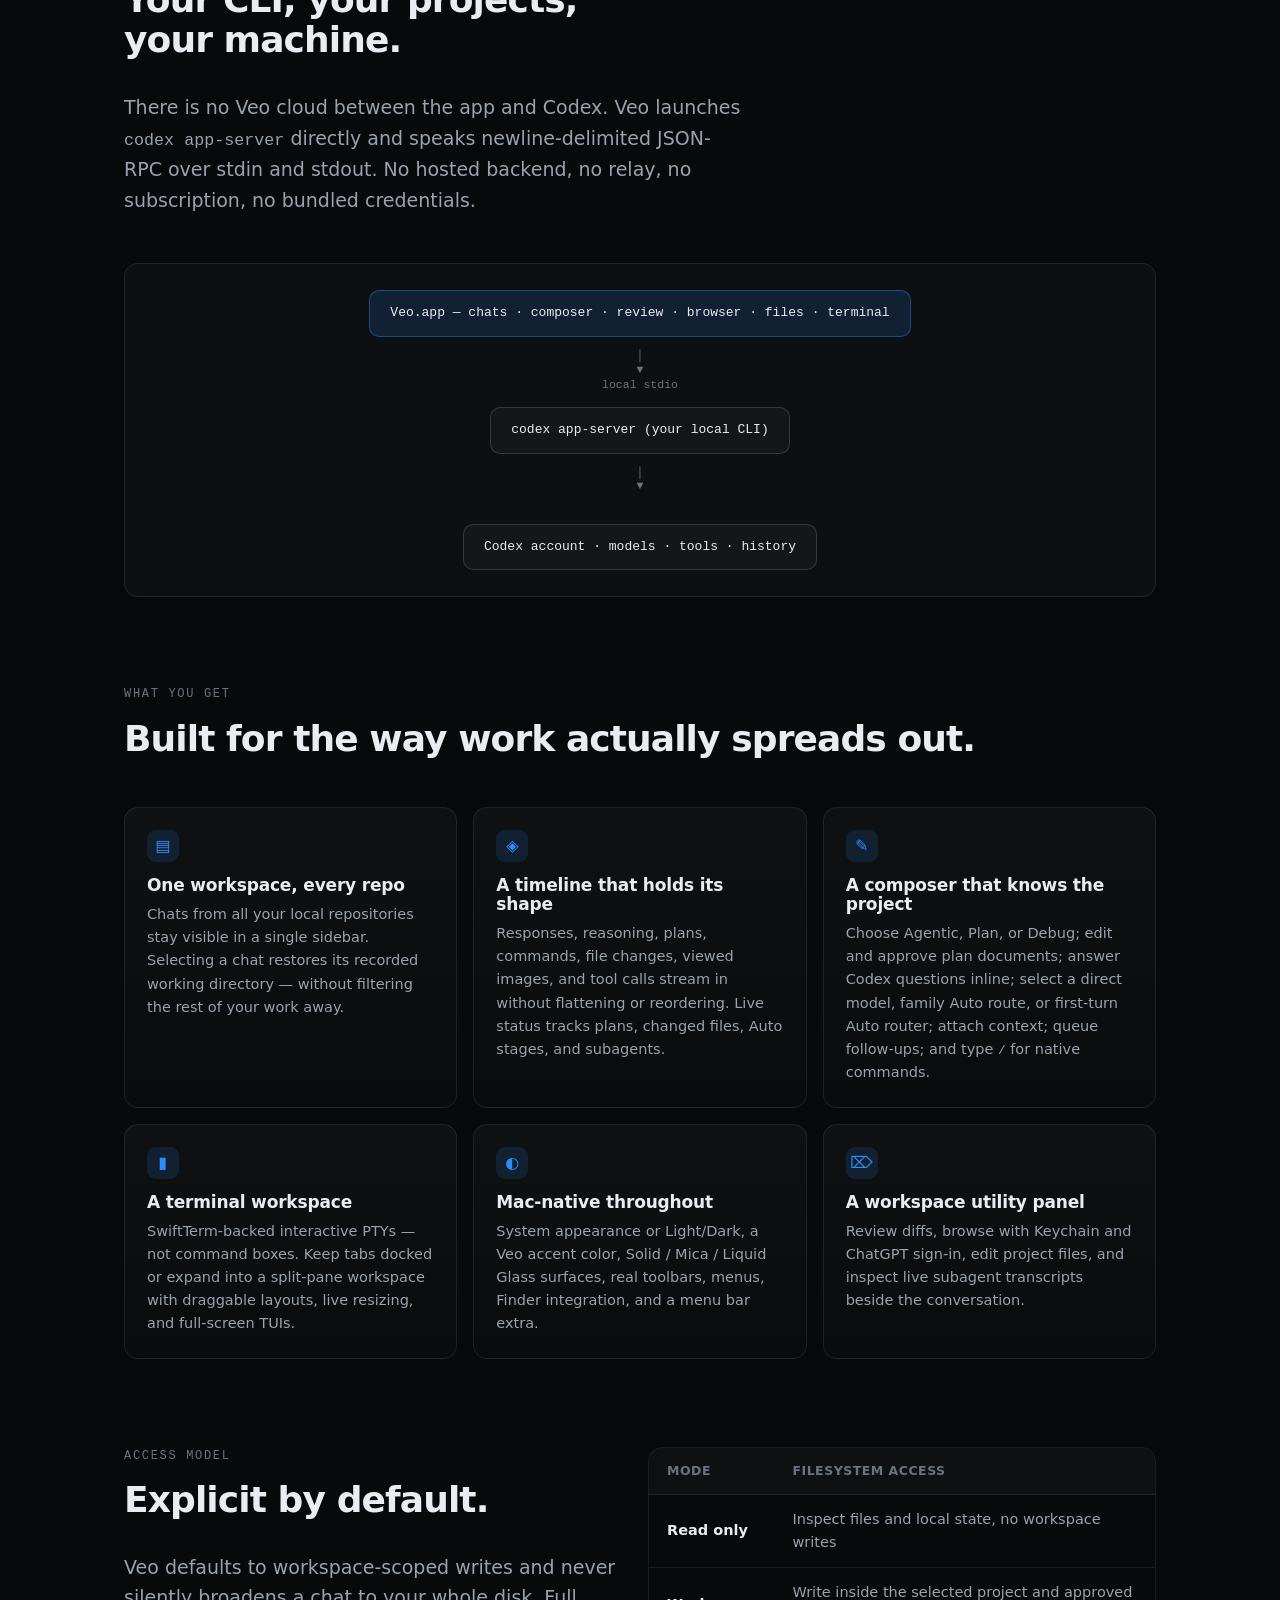
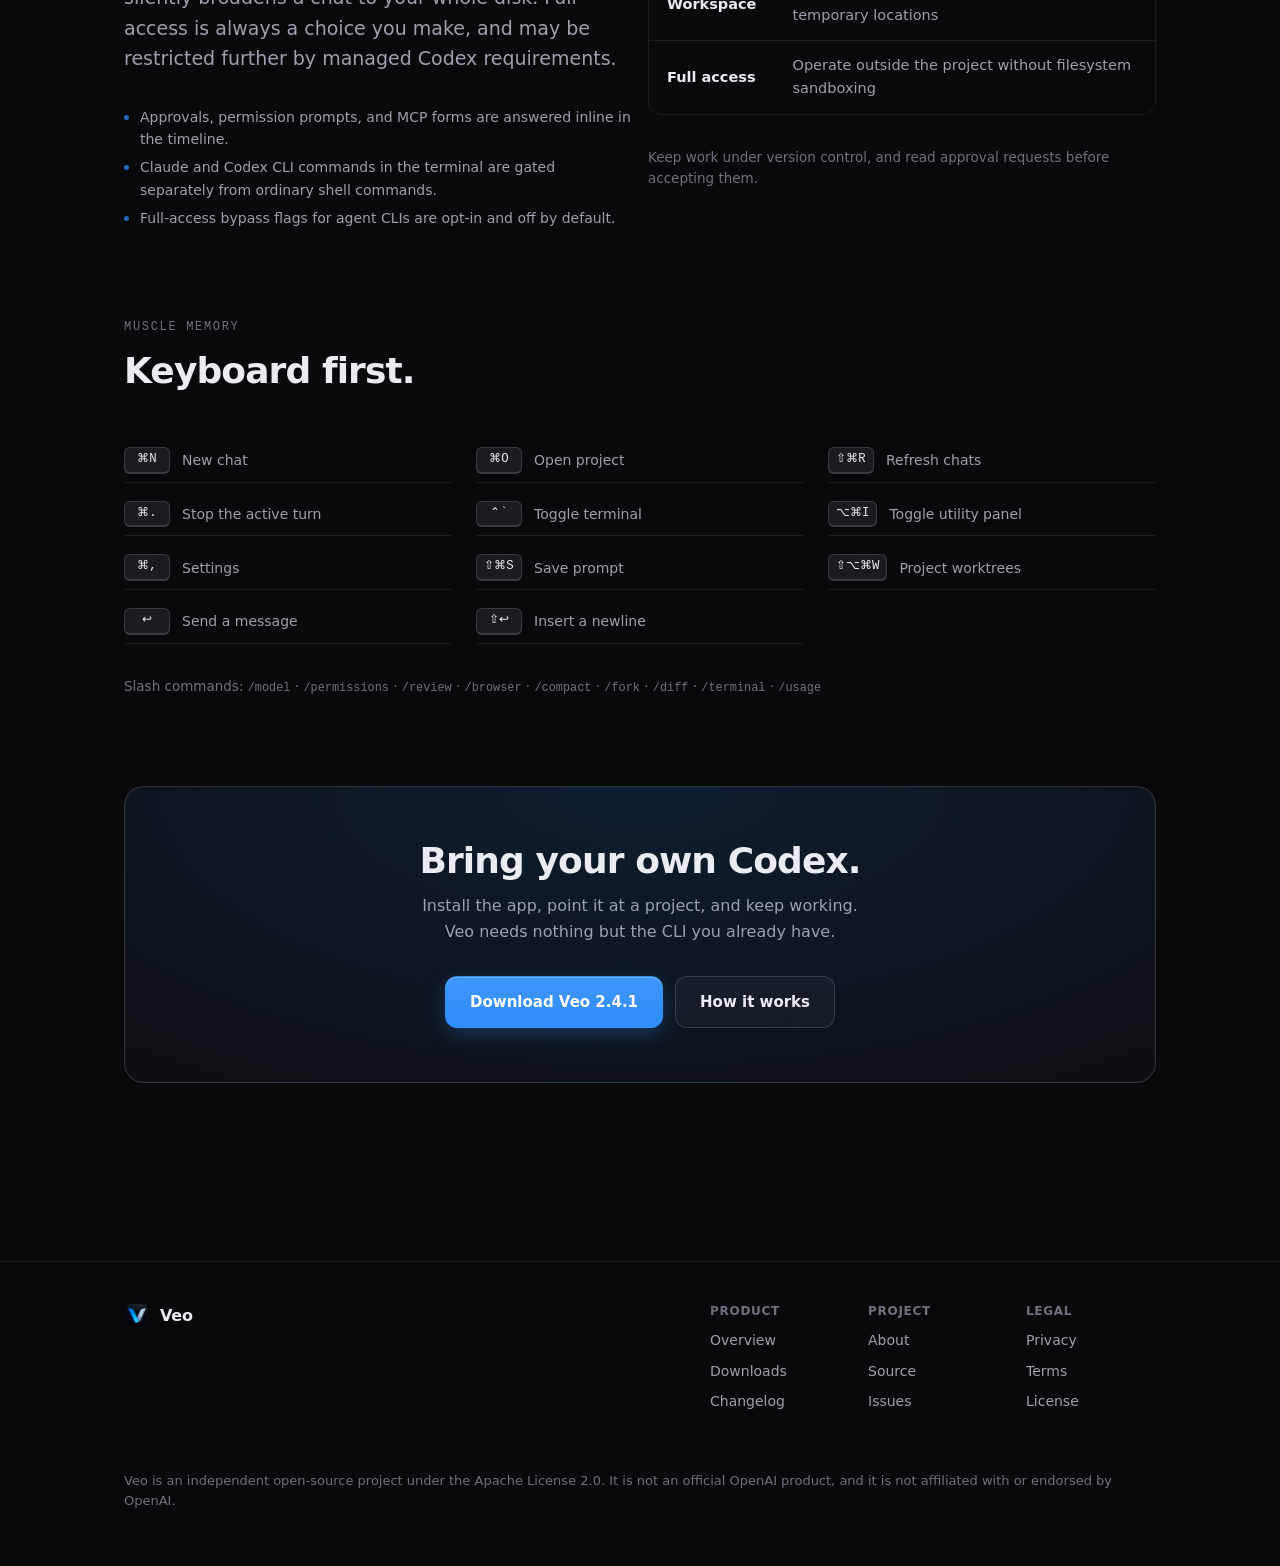
==== commit a4a6ea09: "Publish Veo 2.4.1 and Windows beta release notes" ====
--- a/docs/index.html
+++ b/docs/index.html
@@ -31,11 +31,12 @@
 
 <section class="hero">
   <div class="wrap">
-    <span class="eyebrow"><span class="tag">2.4</span> <b>GPT-6.2 model groups, Daybreak, and smoother chats</b></span>
+    <span class="eyebrow"><span class="tag">2.4.1</span> <b>Ultrafast speed and model picker refinements</b></span>
     <h1>A native Mac workspace<br>for <span class="grad">Codex</span>.</h1>
     <p class="lede">Veo turns the Codex CLI you already have installed into a focused macOS app — every project in one sidebar, a timeline that keeps its shape, and a real terminal beside the conversation.</p>
     <div class="hero-actions">
       <a class="btn btn-primary btn-lg" href="downloads.html">Download for macOS</a>
+      <a class="btn btn-ghost btn-lg" href="downloads.html#windows-beta">Try the Windows beta</a>
       <a class="btn btn-ghost btn-lg" href="https://github.com/itsasheruwu/Veo">View source</a>
     </div>
     <p class="hero-meta"><span>macOS 14+</span> · <span>Universal (Apple silicon &amp; Intel)</span> · <span>Free &amp; open source</span></p>
@@ -163,7 +164,7 @@
       <h2>Bring your own Codex.</h2>
       <p>Install the app, point it at a project, and keep working. Veo needs nothing but the CLI you already have.</p>
       <div class="hero-actions" style="margin-bottom:0">
-        <a class="btn btn-primary btn-lg" href="downloads.html">Download Veo 2.4</a>
+        <a class="btn btn-primary btn-lg" href="downloads.html">Download Veo 2.4.1</a>
         <a class="btn btn-ghost btn-lg" href="about.html">How it works</a>
       </div>
     </div>
--- a/docs/styles.css
+++ b/docs/styles.css
@@ -360,7 +360,7 @@
 
 .dl-hero img { width: 88px; height: 88px; border-radius: 20px; flex: none; }
 .dl-hero .meta { flex: 1; min-width: 240px; }
-.dl-hero .actions { display: flex; gap: 10px; flex-wrap: wrap; }
+.download-actions { display: flex; gap: 10px; flex-wrap: wrap; }
 
 .hash {
   font-family: var(--mono);
@@ -477,9 +477,17 @@
 
 @media (max-width: 620px) {
   section { padding: 60px 0; }
-  .grid-3, .grid-2, .keys { grid-template-columns: 1fr; }
+  .grid-3, .grid-2, .keys { grid-template-columns: minmax(0, 1fr); }
   .nav-links { gap: 16px; }
   .nav-links .hide-sm { display: none; }
   .hero { padding: 56px 0 30px; }
   .dl-hero { padding: 22px; }
-}
+  .dl-hero .meta { min-width: min(240px, 100%); }
+  .download-table th, .download-table td { padding: 10px 8px; overflow-wrap: anywhere; }
+  .download-table td:first-child { white-space: normal; }
+}
+
+@media (max-width: 380px) {
+  .nav-inner { gap: 8px; padding-inline: 10px; }
+  .nav-links { gap: 6px; }
+}
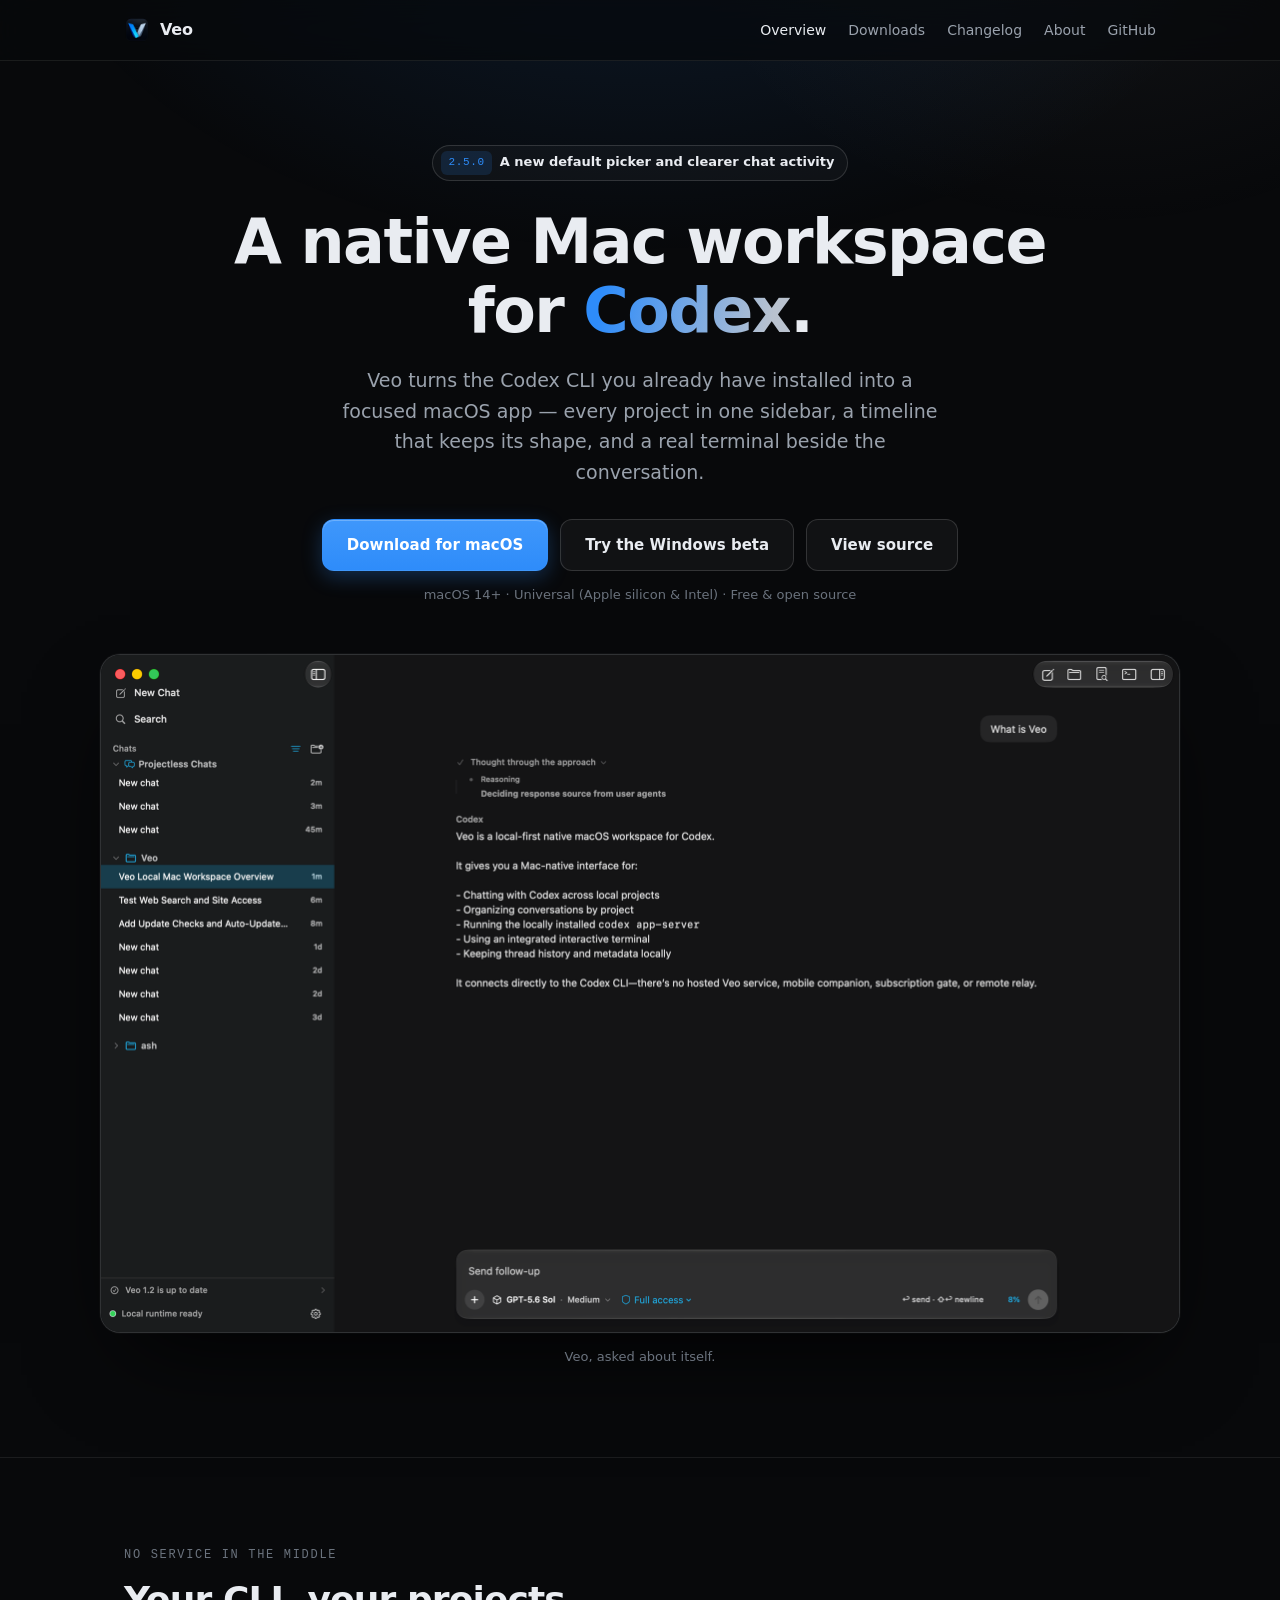
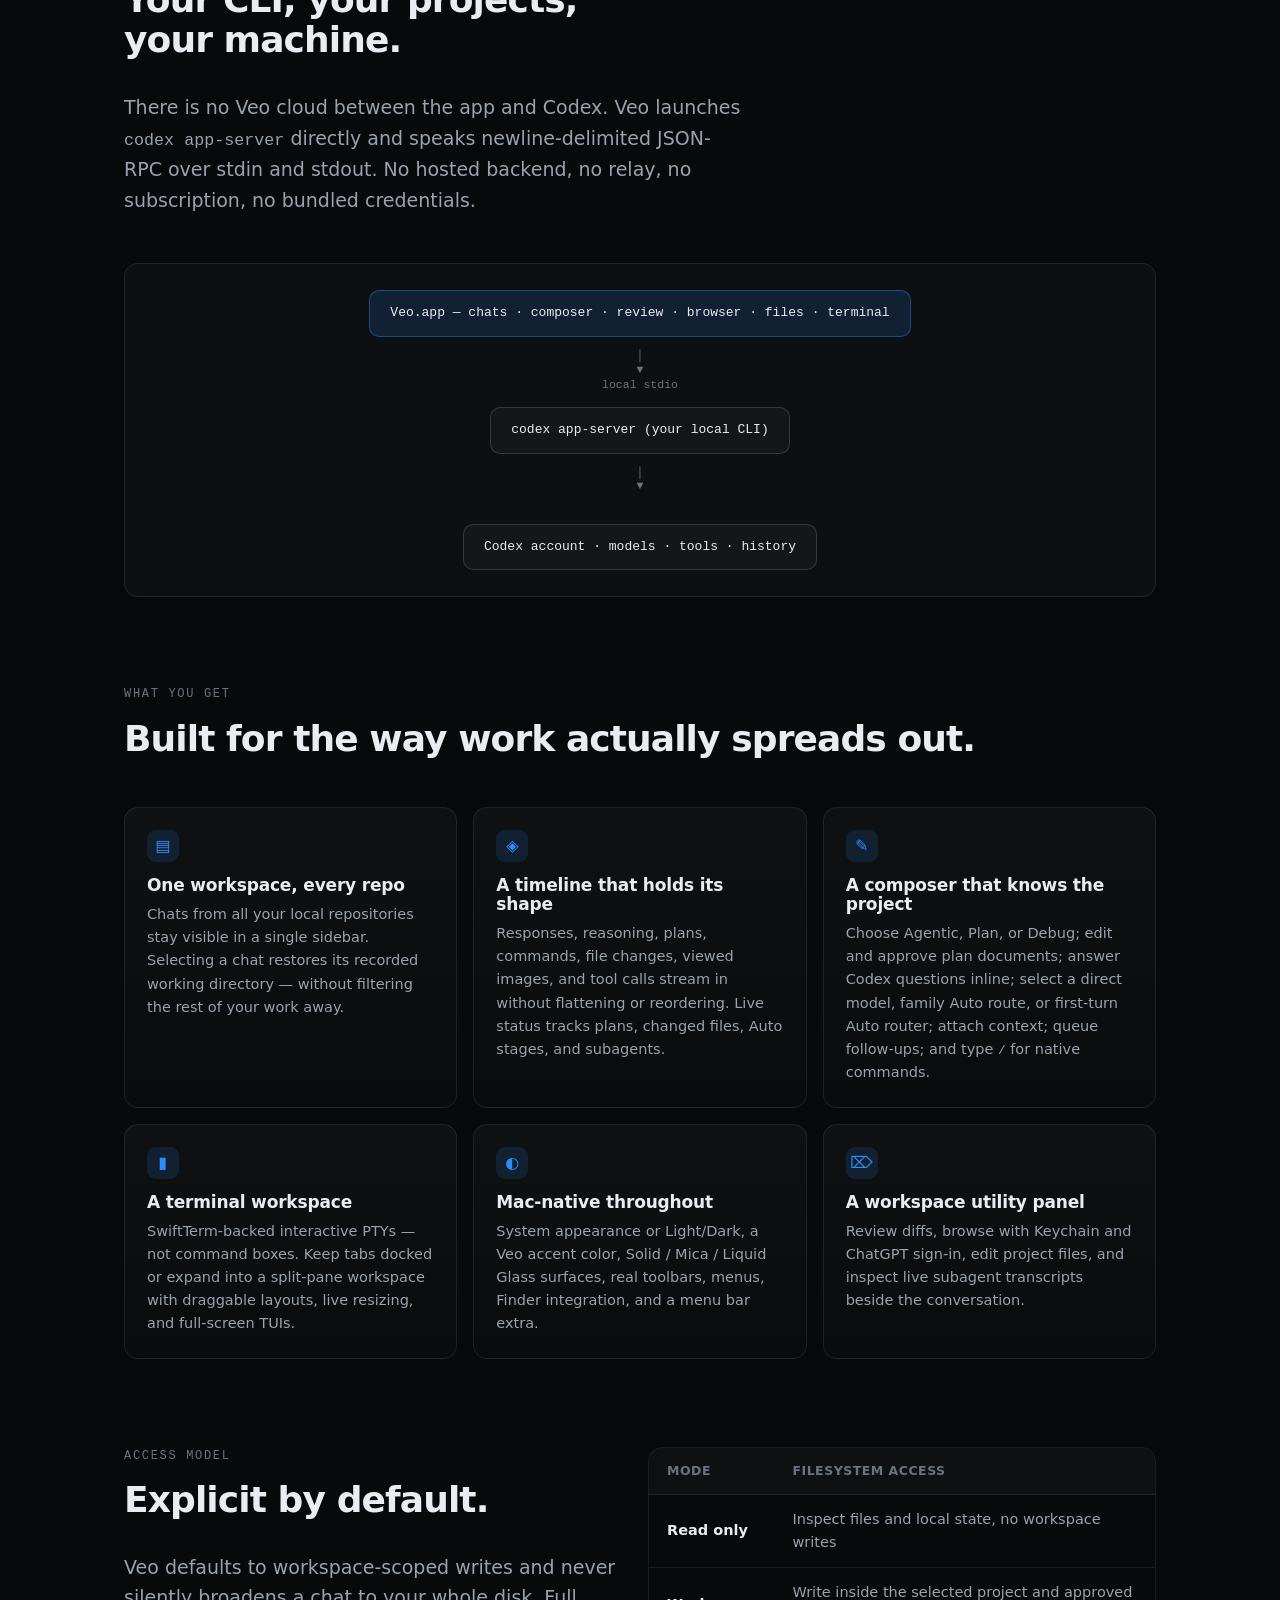
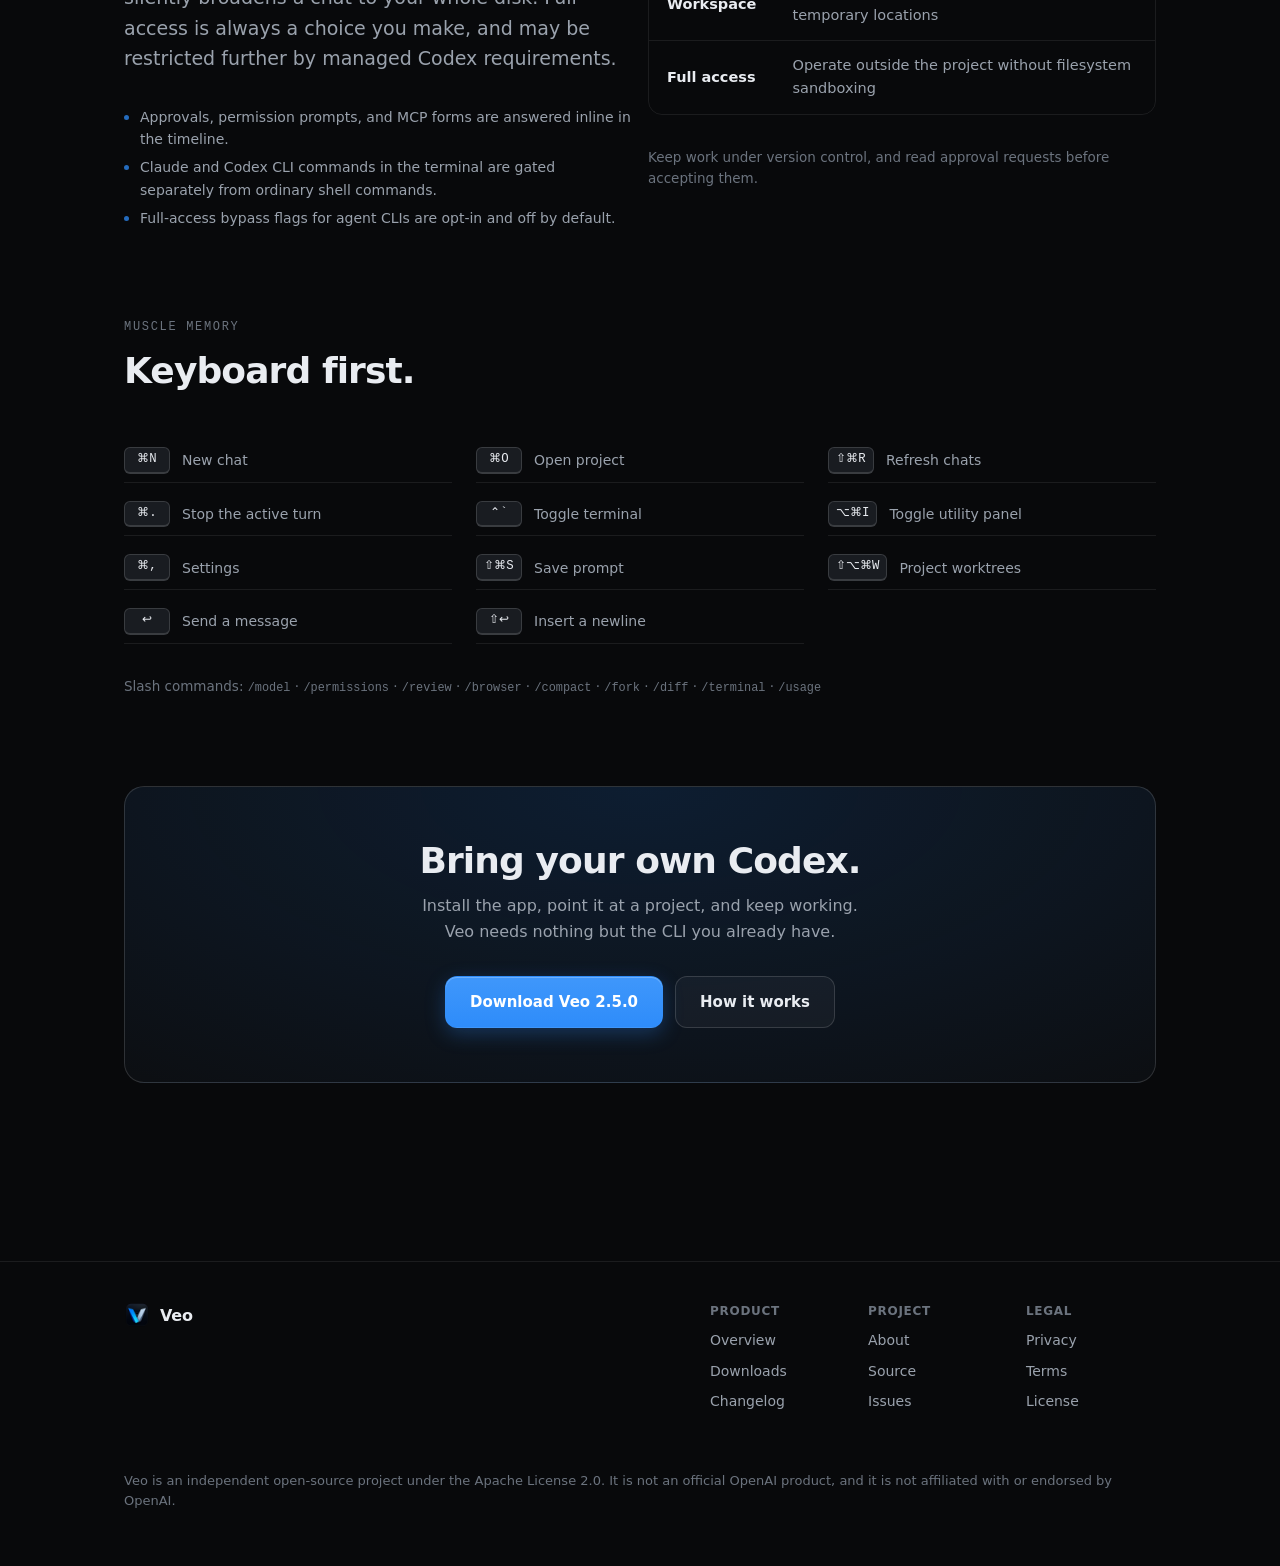
==== commit 5c0c28e3: "Publish Veo 2.5.0 changelog and downloads" ====
--- a/docs/index.html
+++ b/docs/index.html
@@ -31,7 +31,7 @@
 
 <section class="hero">
   <div class="wrap">
-    <span class="eyebrow"><span class="tag">2.4.1</span> <b>Ultrafast speed and model picker refinements</b></span>
+    <span class="eyebrow"><span class="tag">2.5.0</span> <b>A new default picker and clearer chat activity</b></span>
     <h1>A native Mac workspace<br>for <span class="grad">Codex</span>.</h1>
     <p class="lede">Veo turns the Codex CLI you already have installed into a focused macOS app — every project in one sidebar, a timeline that keeps its shape, and a real terminal beside the conversation.</p>
     <div class="hero-actions">
@@ -164,7 +164,7 @@
       <h2>Bring your own Codex.</h2>
       <p>Install the app, point it at a project, and keep working. Veo needs nothing but the CLI you already have.</p>
       <div class="hero-actions" style="margin-bottom:0">
-        <a class="btn btn-primary btn-lg" href="downloads.html">Download Veo 2.4.1</a>
+        <a class="btn btn-primary btn-lg" href="downloads.html">Download Veo 2.5.0</a>
         <a class="btn btn-ghost btn-lg" href="about.html">How it works</a>
       </div>
     </div>
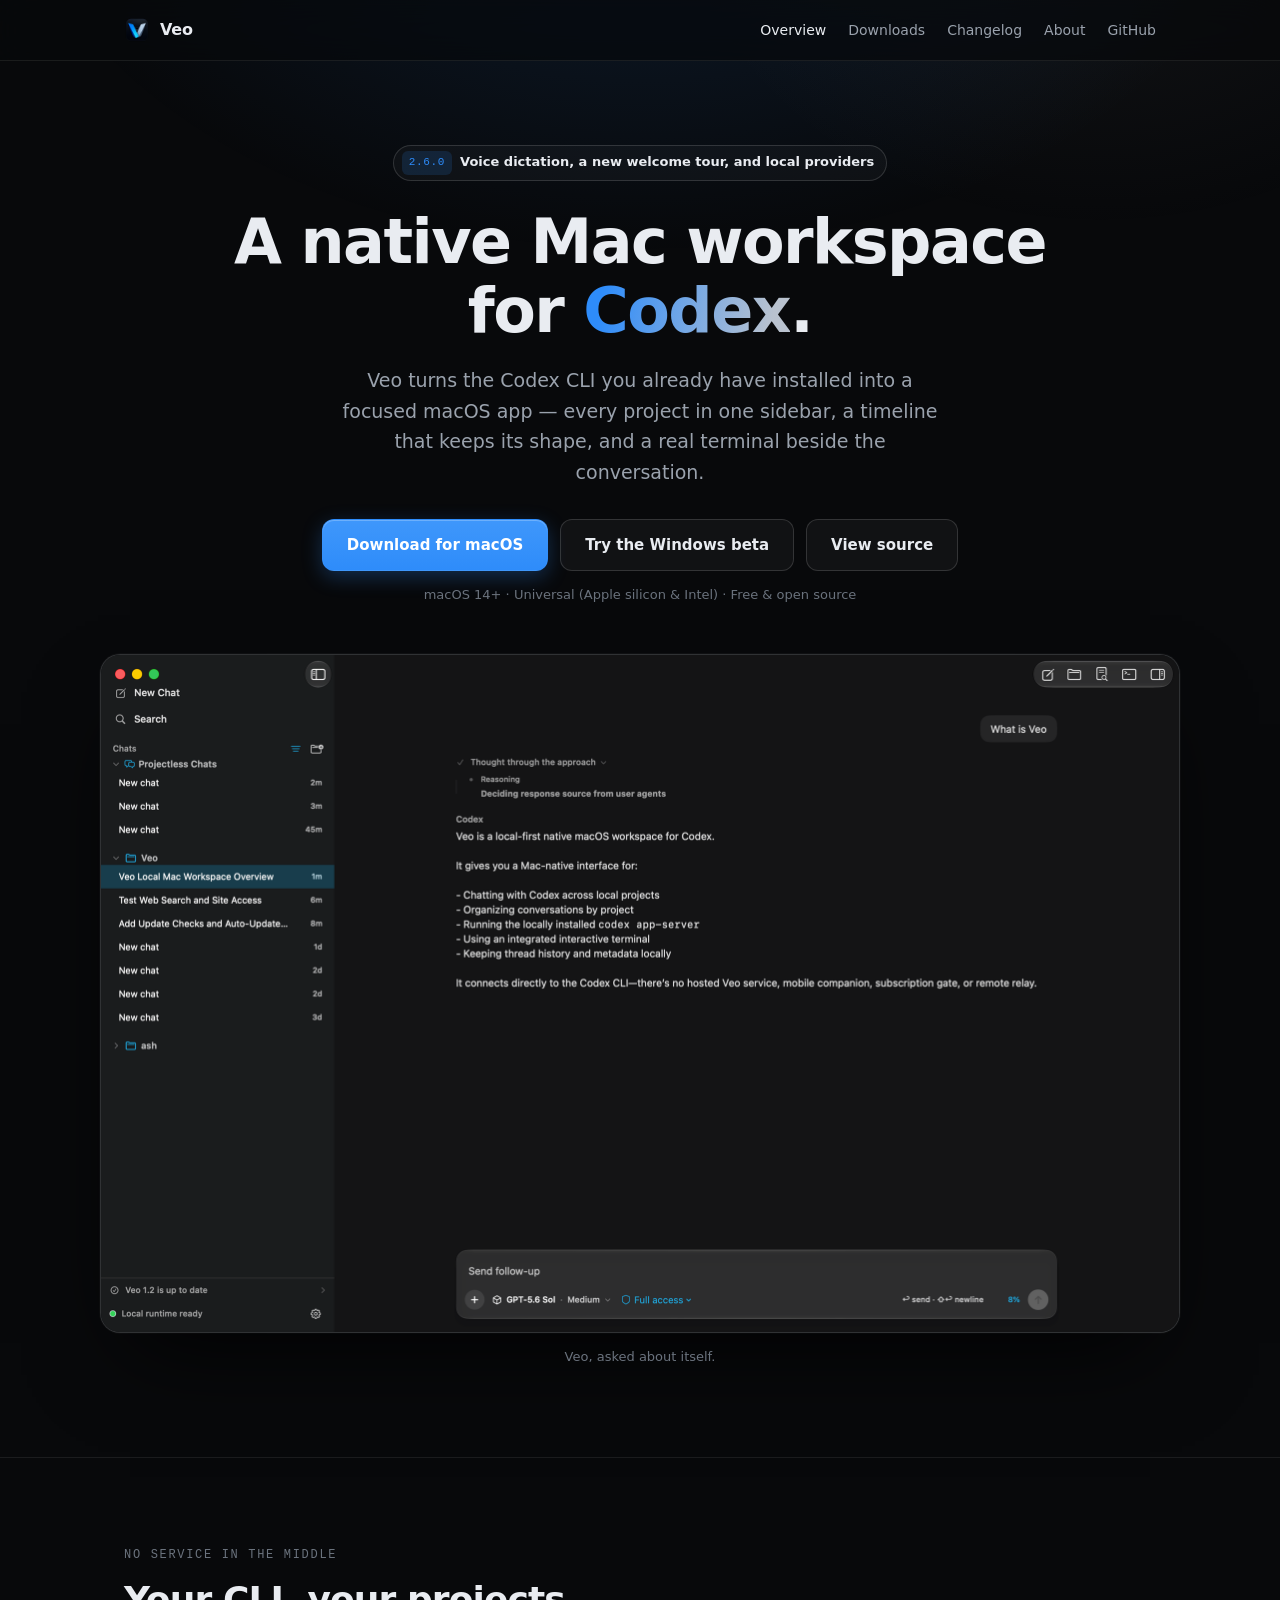
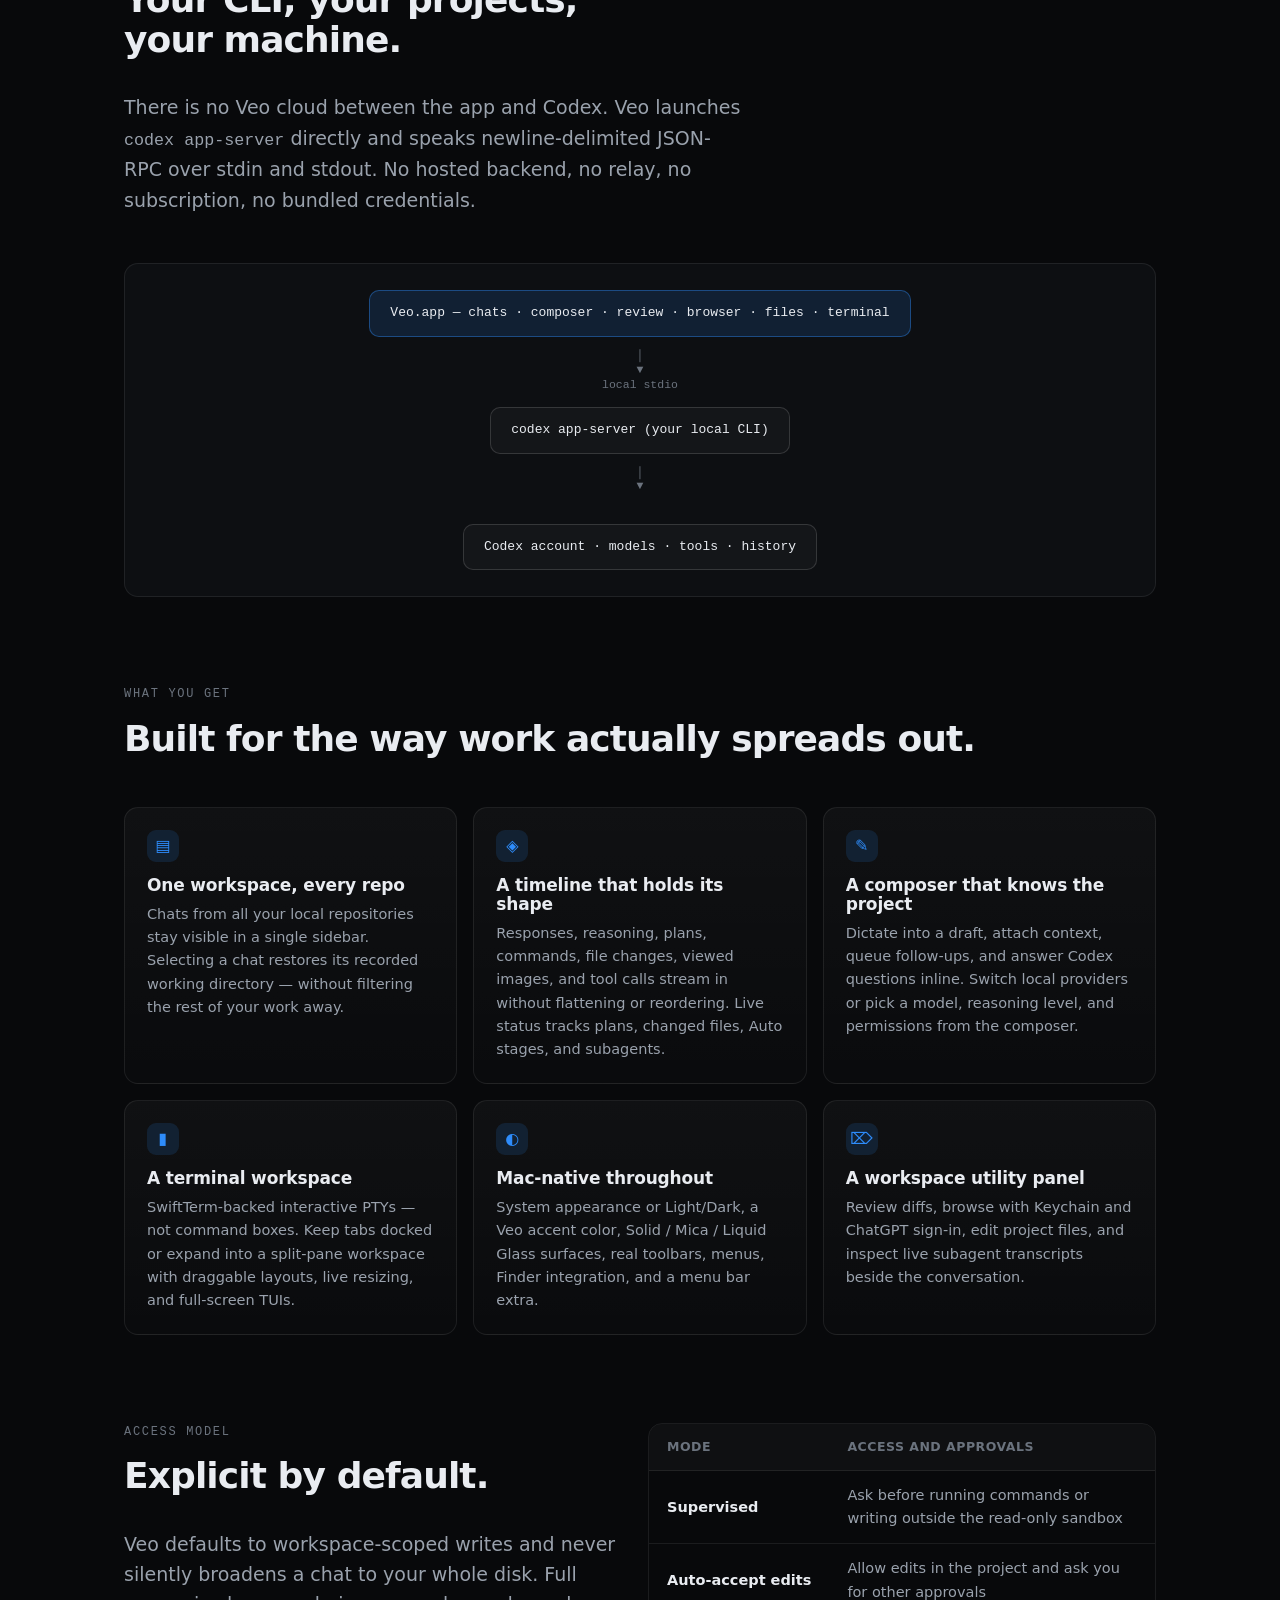
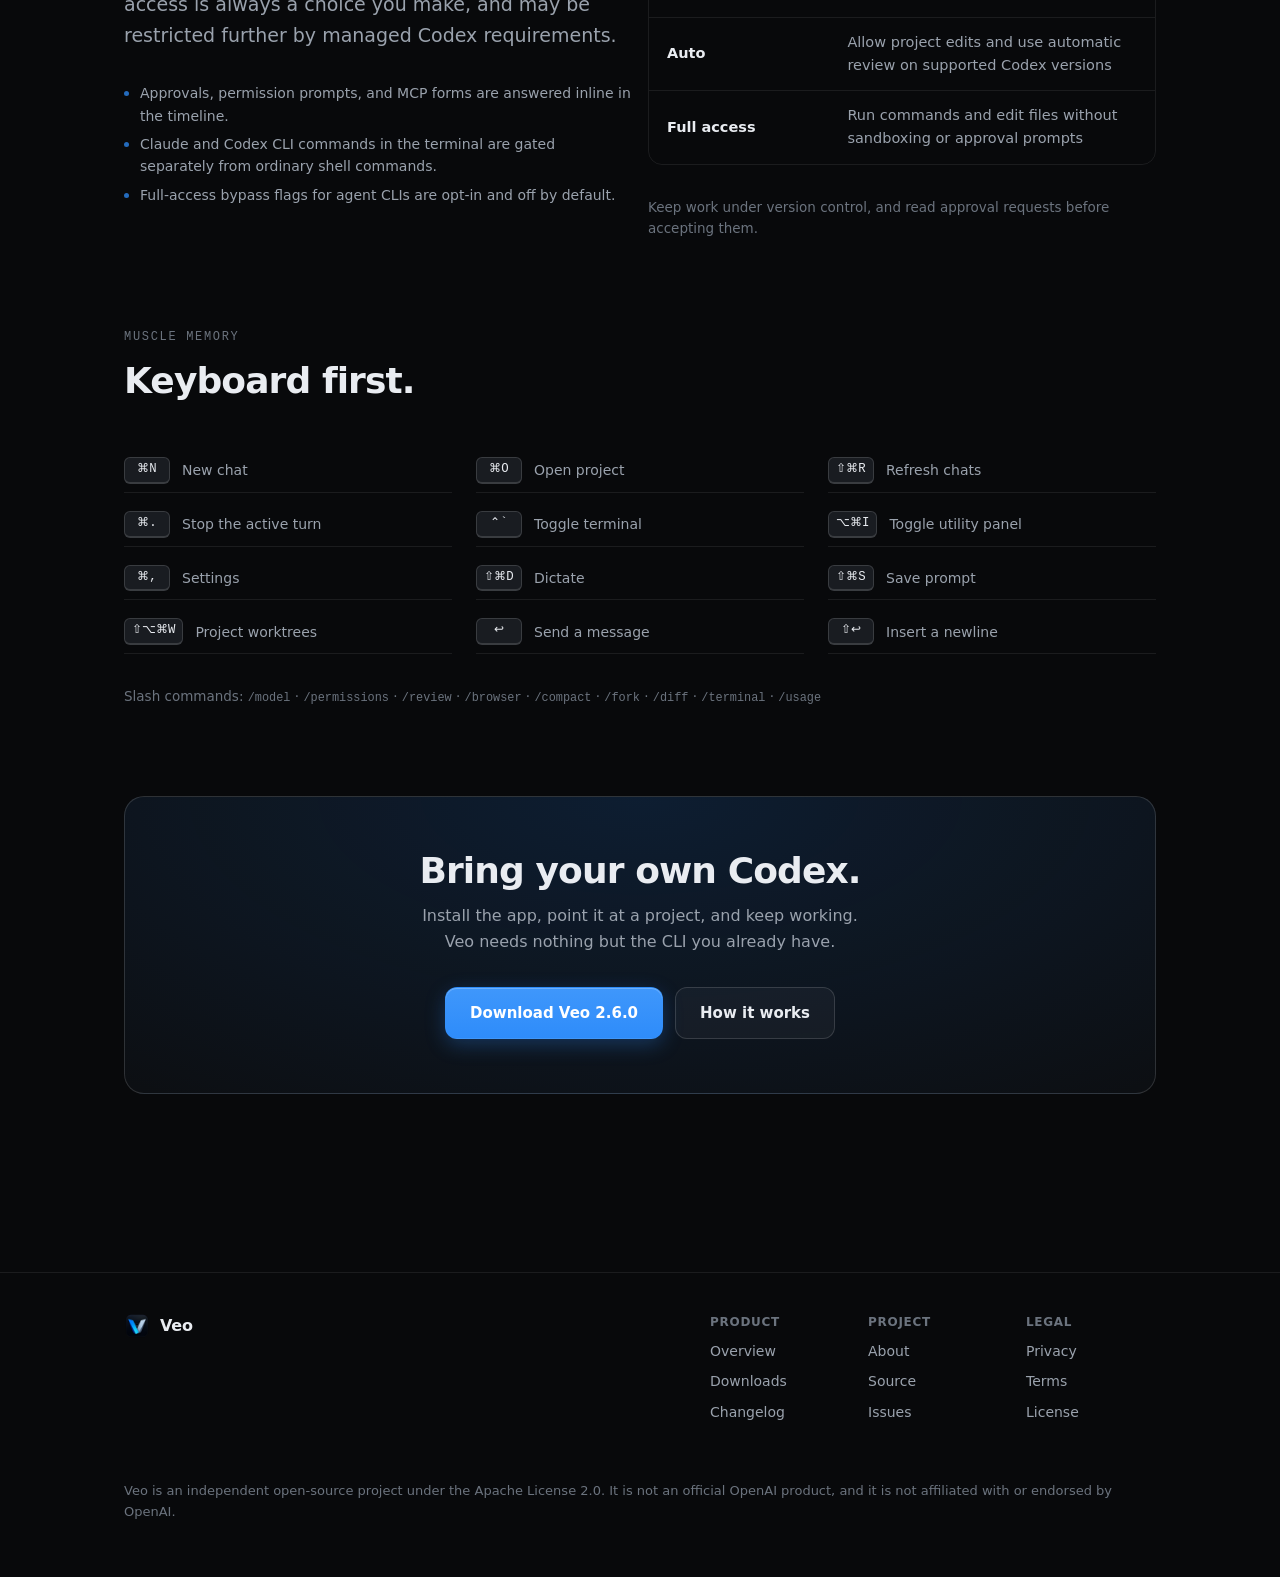
==== commit d6c86c9e: "Update the Veo site and downloads for 2.6.0" ====
--- a/docs/index.html
+++ b/docs/index.html
@@ -31,7 +31,7 @@
 
 <section class="hero">
   <div class="wrap">
-    <span class="eyebrow"><span class="tag">2.5.0</span> <b>A new default picker and clearer chat activity</b></span>
+    <span class="eyebrow"><span class="tag">2.6.0</span> <b>Voice dictation, a new welcome tour, and local providers</b></span>
     <h1>A native Mac workspace<br>for <span class="grad">Codex</span>.</h1>
     <p class="lede">Veo turns the Codex CLI you already have installed into a focused macOS app — every project in one sidebar, a timeline that keeps its shape, and a real terminal beside the conversation.</p>
     <div class="hero-actions">
@@ -88,7 +88,7 @@
       <div class="card">
         <div class="ico">✎</div>
         <h3>A composer that knows the project</h3>
-        <p>Choose Agentic, Plan, or Debug; edit and approve plan documents; answer Codex questions inline; select a direct model, family Auto route, or first-turn Auto router; attach context; queue follow-ups; and type <code>/</code> for native commands.</p>
+        <p>Dictate into a draft, attach context, queue follow-ups, and answer Codex questions inline. Switch local providers or pick a model, reasoning level, and permissions from the composer.</p>
       </div>
       <div class="card">
         <div class="ico">▮</div>
@@ -124,11 +124,12 @@
       </div>
       <div>
         <table class="table">
-          <thead><tr><th>Mode</th><th>Filesystem access</th></tr></thead>
+          <thead><tr><th scope="col">Mode</th><th scope="col">Access and approvals</th></tr></thead>
           <tbody>
-            <tr><td>Read only</td><td>Inspect files and local state, no workspace writes</td></tr>
-            <tr><td>Workspace</td><td>Write inside the selected project and approved temporary locations</td></tr>
-            <tr><td>Full access</td><td>Operate outside the project without filesystem sandboxing</td></tr>
+            <tr><td>Supervised</td><td>Ask before running commands or writing outside the read-only sandbox</td></tr>
+            <tr><td>Auto-accept edits</td><td>Allow edits in the project and ask you for other approvals</td></tr>
+            <tr><td>Auto</td><td>Allow project edits and use automatic review on supported Codex versions</td></tr>
+            <tr><td>Full access</td><td>Run commands and edit files without sandboxing or approval prompts</td></tr>
           </tbody>
         </table>
         <p class="faint mt-32">Keep work under version control, and read approval requests before accepting them.</p>
@@ -149,6 +150,7 @@
       <div class="key-row"><kbd>⌃`</kbd> Toggle terminal</div>
       <div class="key-row"><kbd>⌥⌘I</kbd> Toggle utility panel</div>
       <div class="key-row"><kbd>⌘,</kbd> Settings</div>
+      <div class="key-row"><kbd>⇧⌘D</kbd> Dictate</div>
       <div class="key-row"><kbd>⇧⌘S</kbd> Save prompt</div>
       <div class="key-row"><kbd>⇧⌥⌘W</kbd> Project worktrees</div>
       <div class="key-row"><kbd>↩</kbd> Send a message</div>
@@ -164,7 +166,7 @@
       <h2>Bring your own Codex.</h2>
       <p>Install the app, point it at a project, and keep working. Veo needs nothing but the CLI you already have.</p>
       <div class="hero-actions" style="margin-bottom:0">
-        <a class="btn btn-primary btn-lg" href="downloads.html">Download Veo 2.5.0</a>
+        <a class="btn btn-primary btn-lg" href="downloads.html">Download Veo 2.6.0</a>
         <a class="btn btn-ghost btn-lg" href="about.html">How it works</a>
       </div>
     </div>
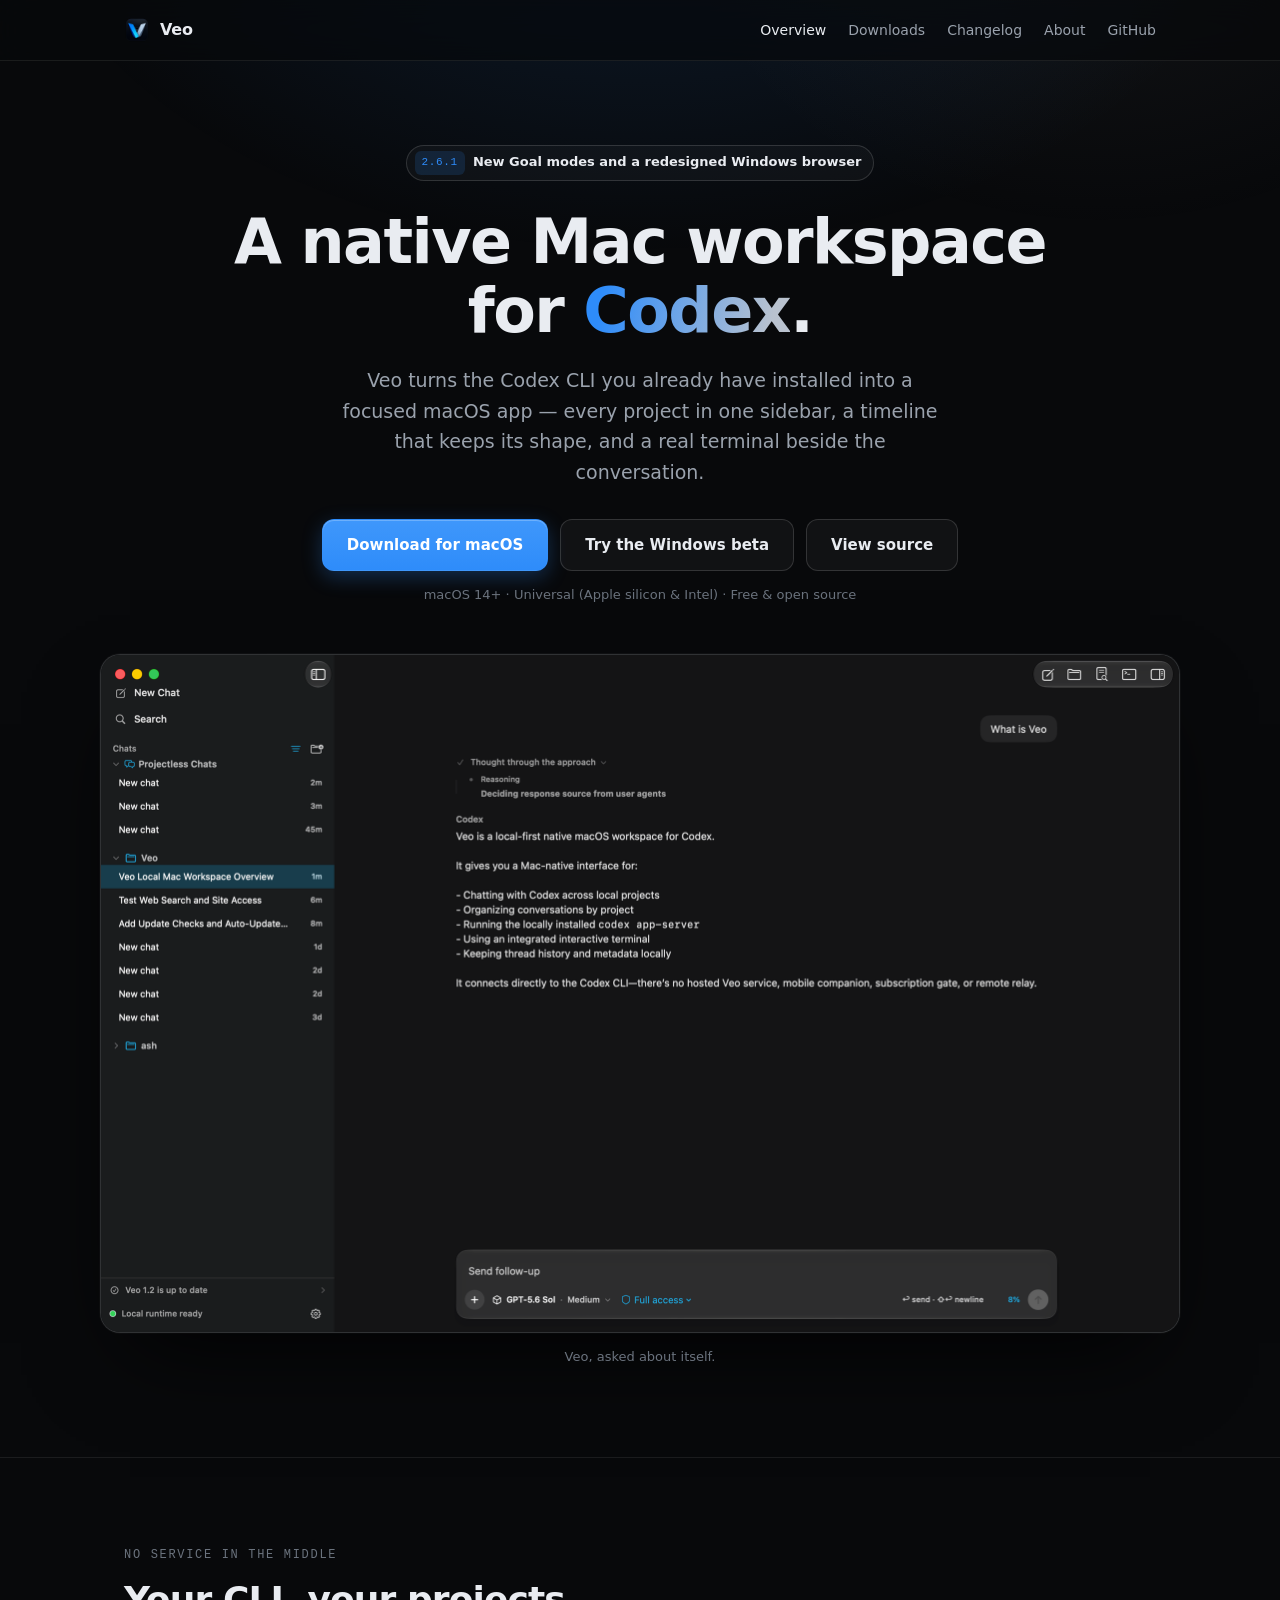
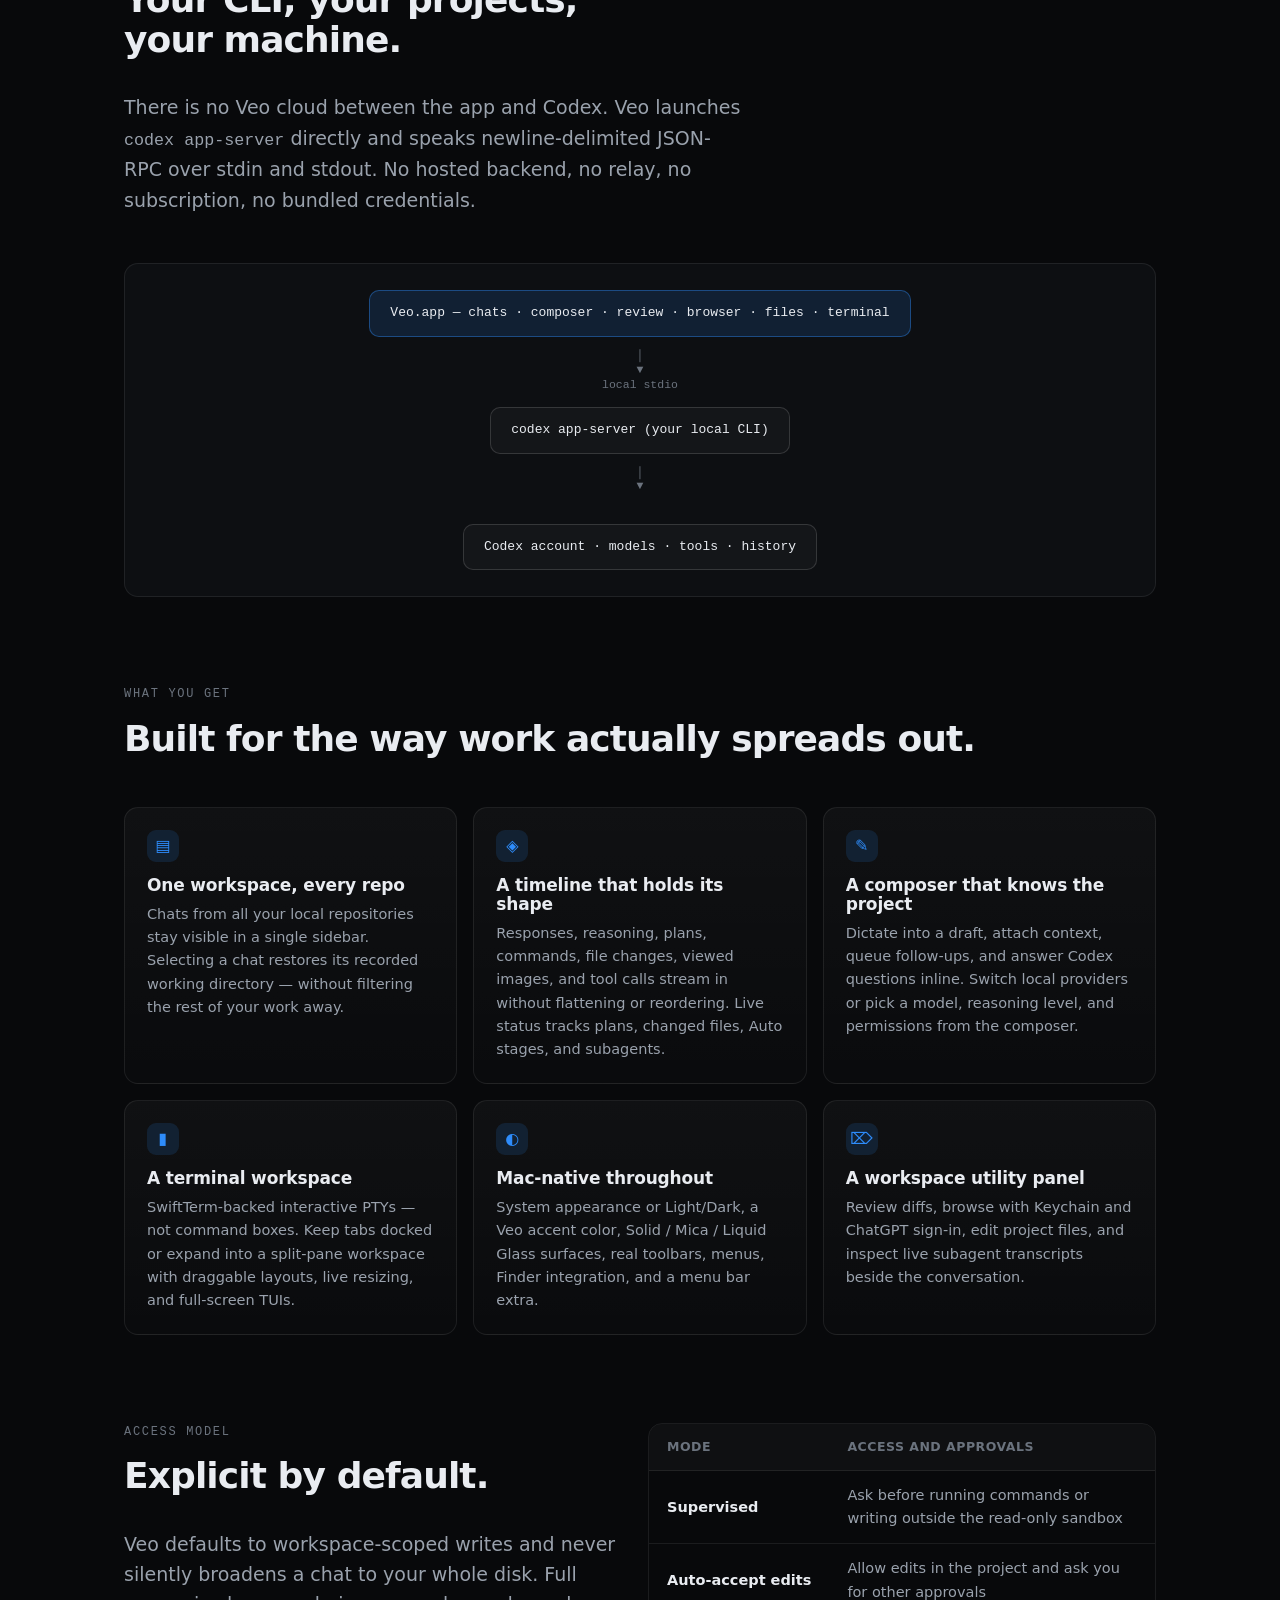
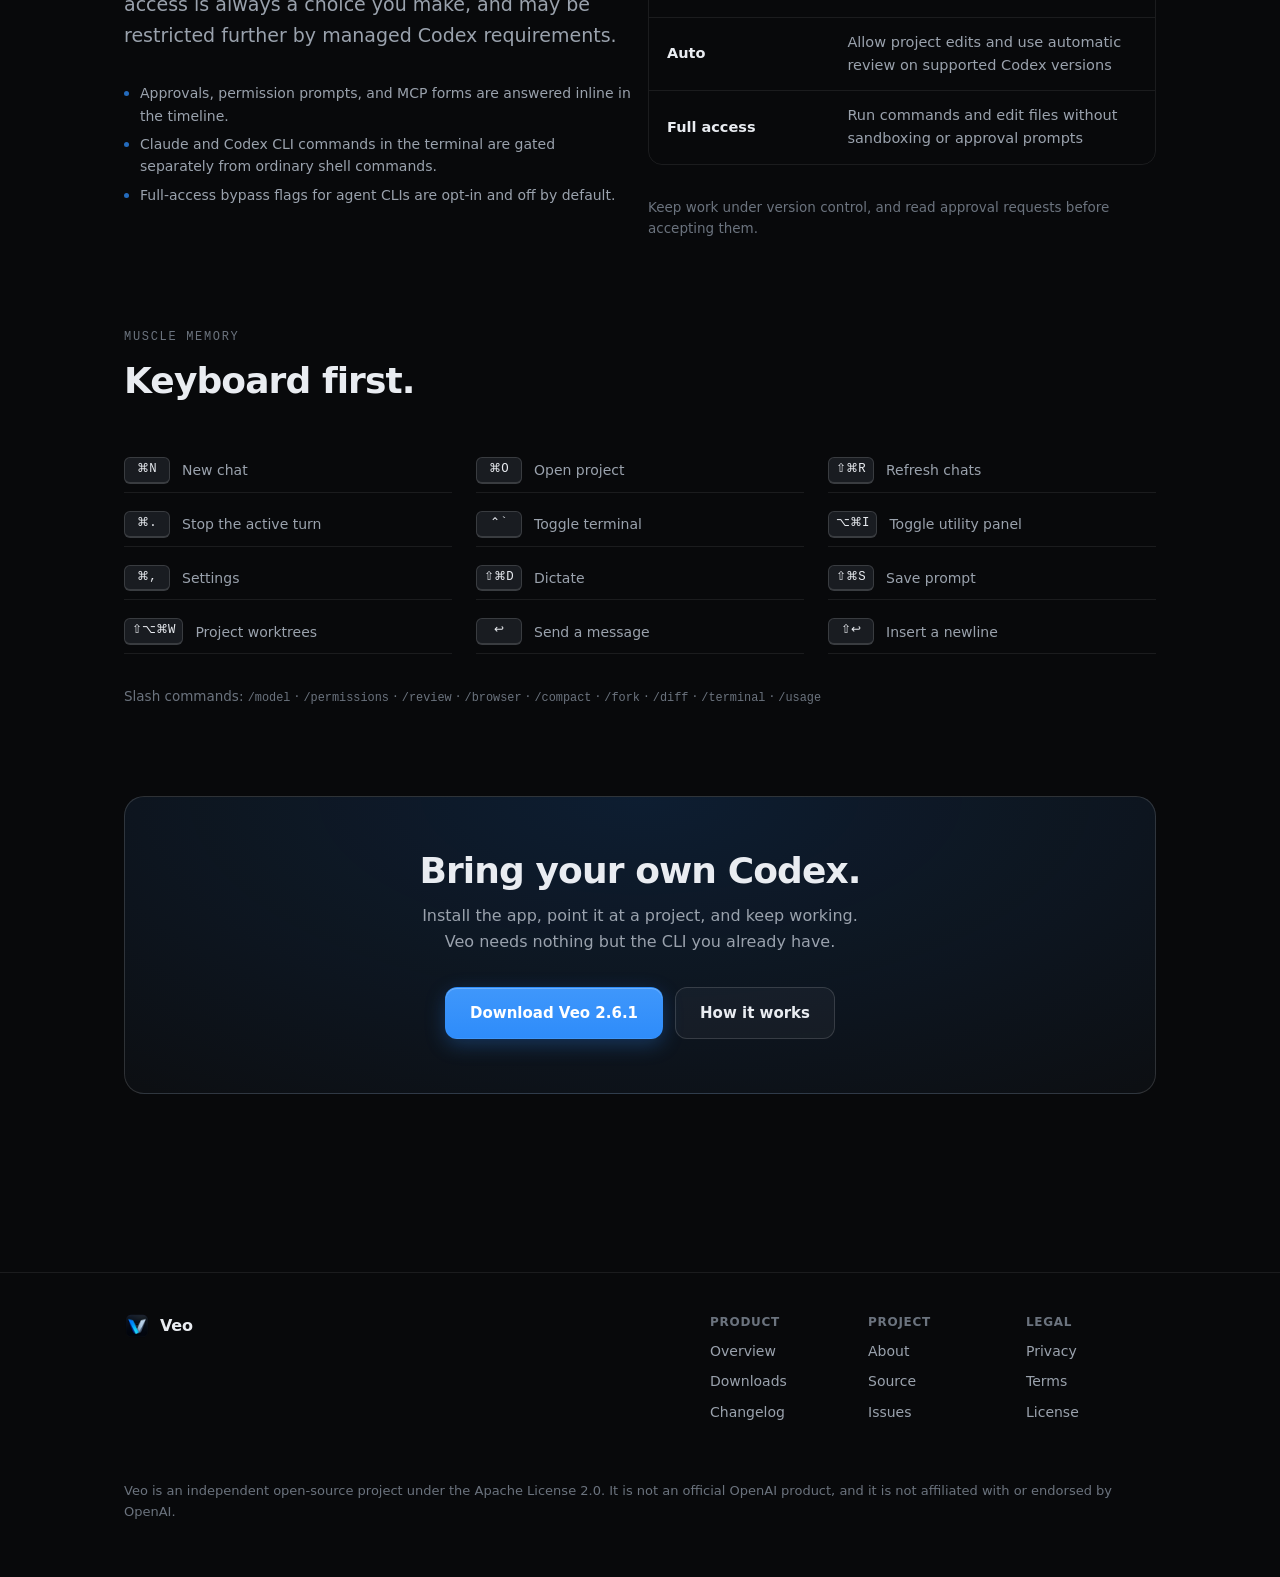
==== commit a4b790d3: "Update Veo site for 2.6.1 and Windows Beta 7" ====
--- a/docs/index.html
+++ b/docs/index.html
@@ -31,7 +31,7 @@
 
 <section class="hero">
   <div class="wrap">
-    <span class="eyebrow"><span class="tag">2.6.0</span> <b>Voice dictation, a new welcome tour, and local providers</b></span>
+    <span class="eyebrow"><span class="tag">2.6.1</span> <b>New Goal modes and a redesigned Windows browser</b></span>
     <h1>A native Mac workspace<br>for <span class="grad">Codex</span>.</h1>
     <p class="lede">Veo turns the Codex CLI you already have installed into a focused macOS app — every project in one sidebar, a timeline that keeps its shape, and a real terminal beside the conversation.</p>
     <div class="hero-actions">
@@ -166,7 +166,7 @@
       <h2>Bring your own Codex.</h2>
       <p>Install the app, point it at a project, and keep working. Veo needs nothing but the CLI you already have.</p>
       <div class="hero-actions" style="margin-bottom:0">
-        <a class="btn btn-primary btn-lg" href="downloads.html">Download Veo 2.6.0</a>
+        <a class="btn btn-primary btn-lg" href="downloads.html">Download Veo 2.6.1</a>
         <a class="btn btn-ghost btn-lg" href="about.html">How it works</a>
       </div>
     </div>
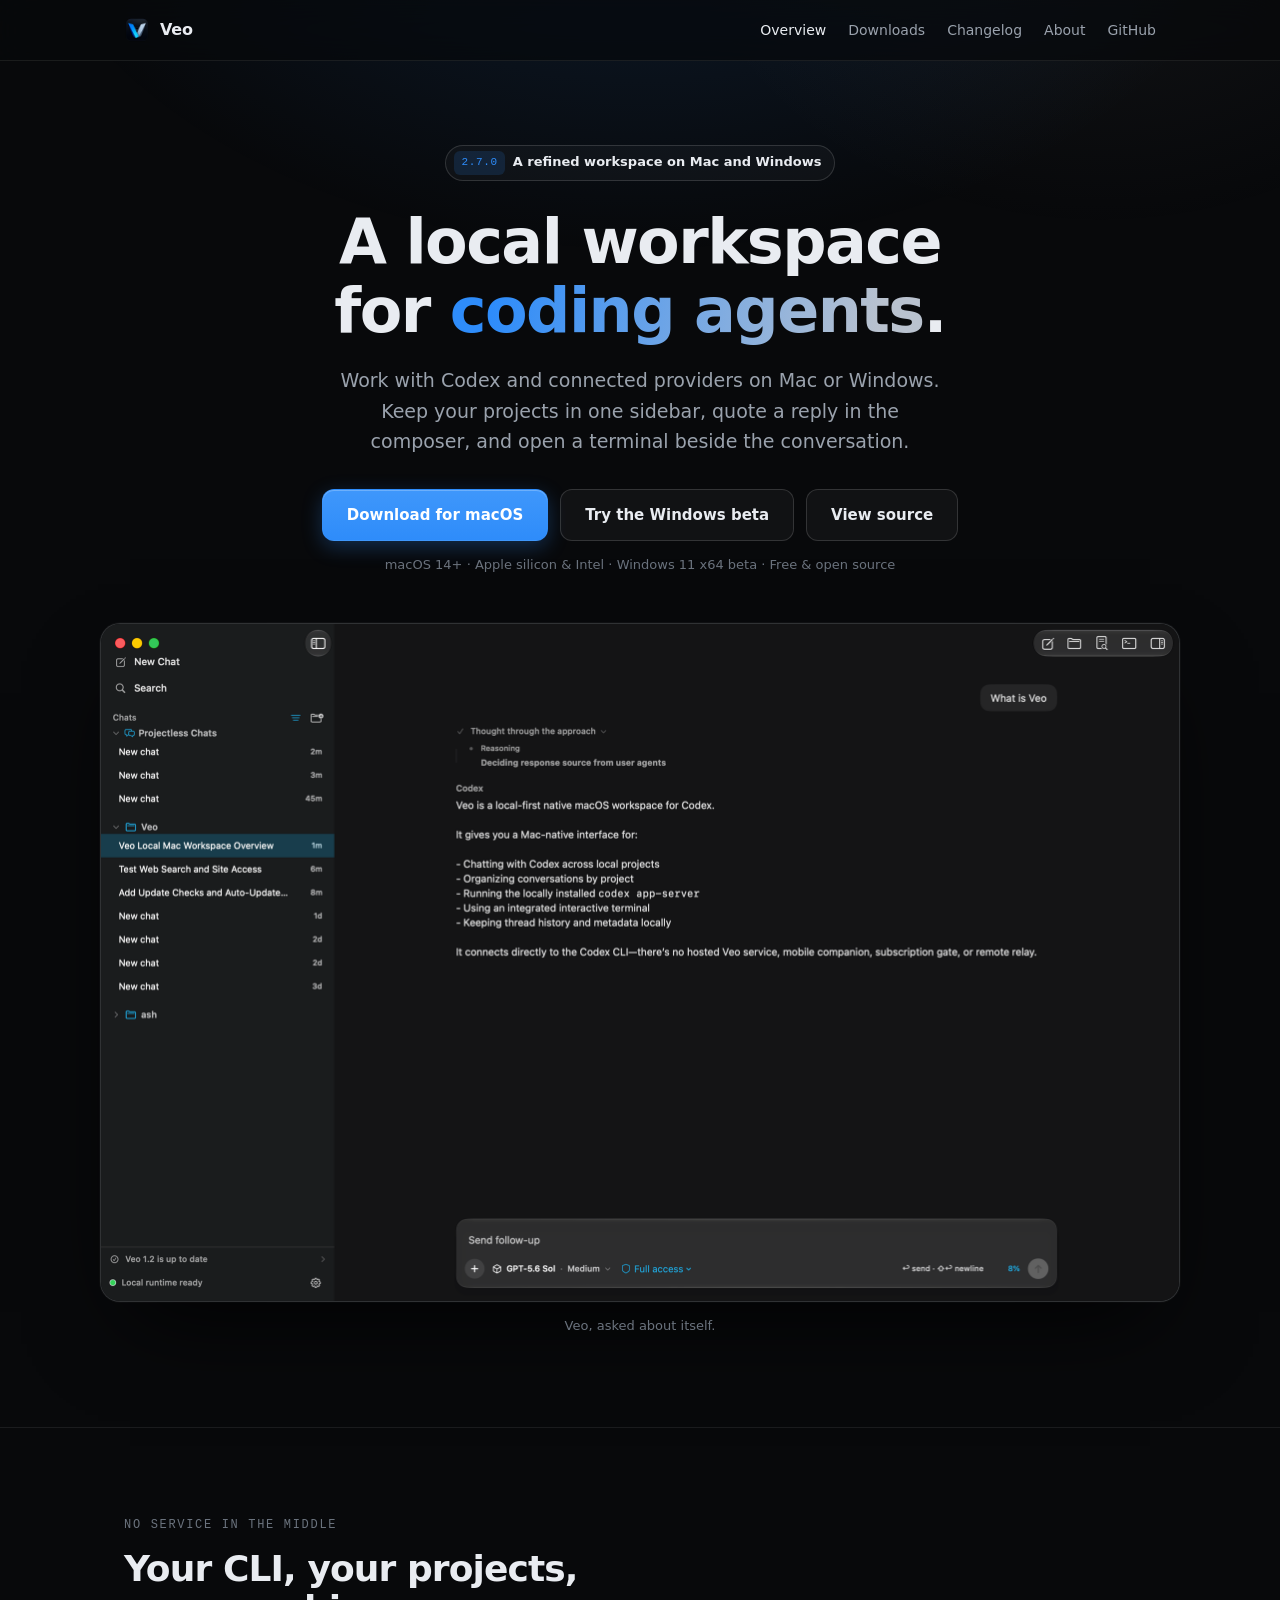
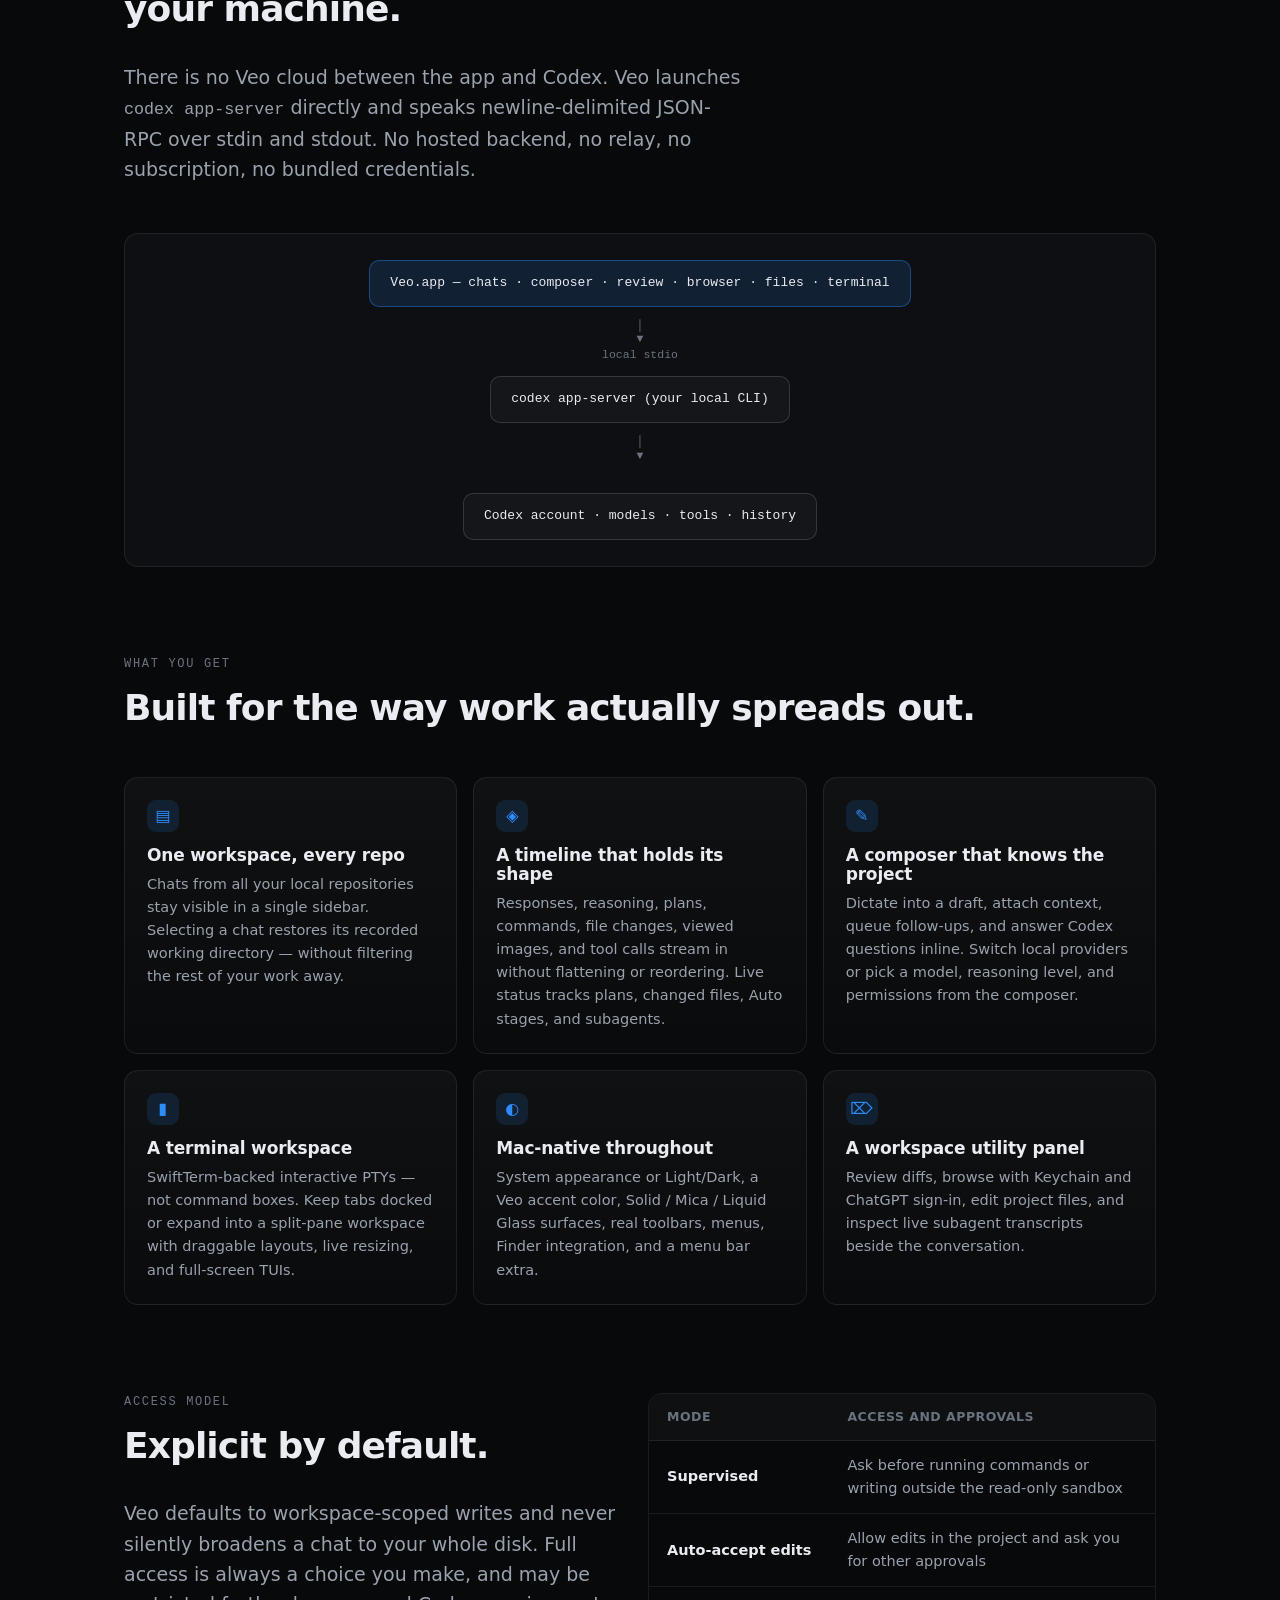
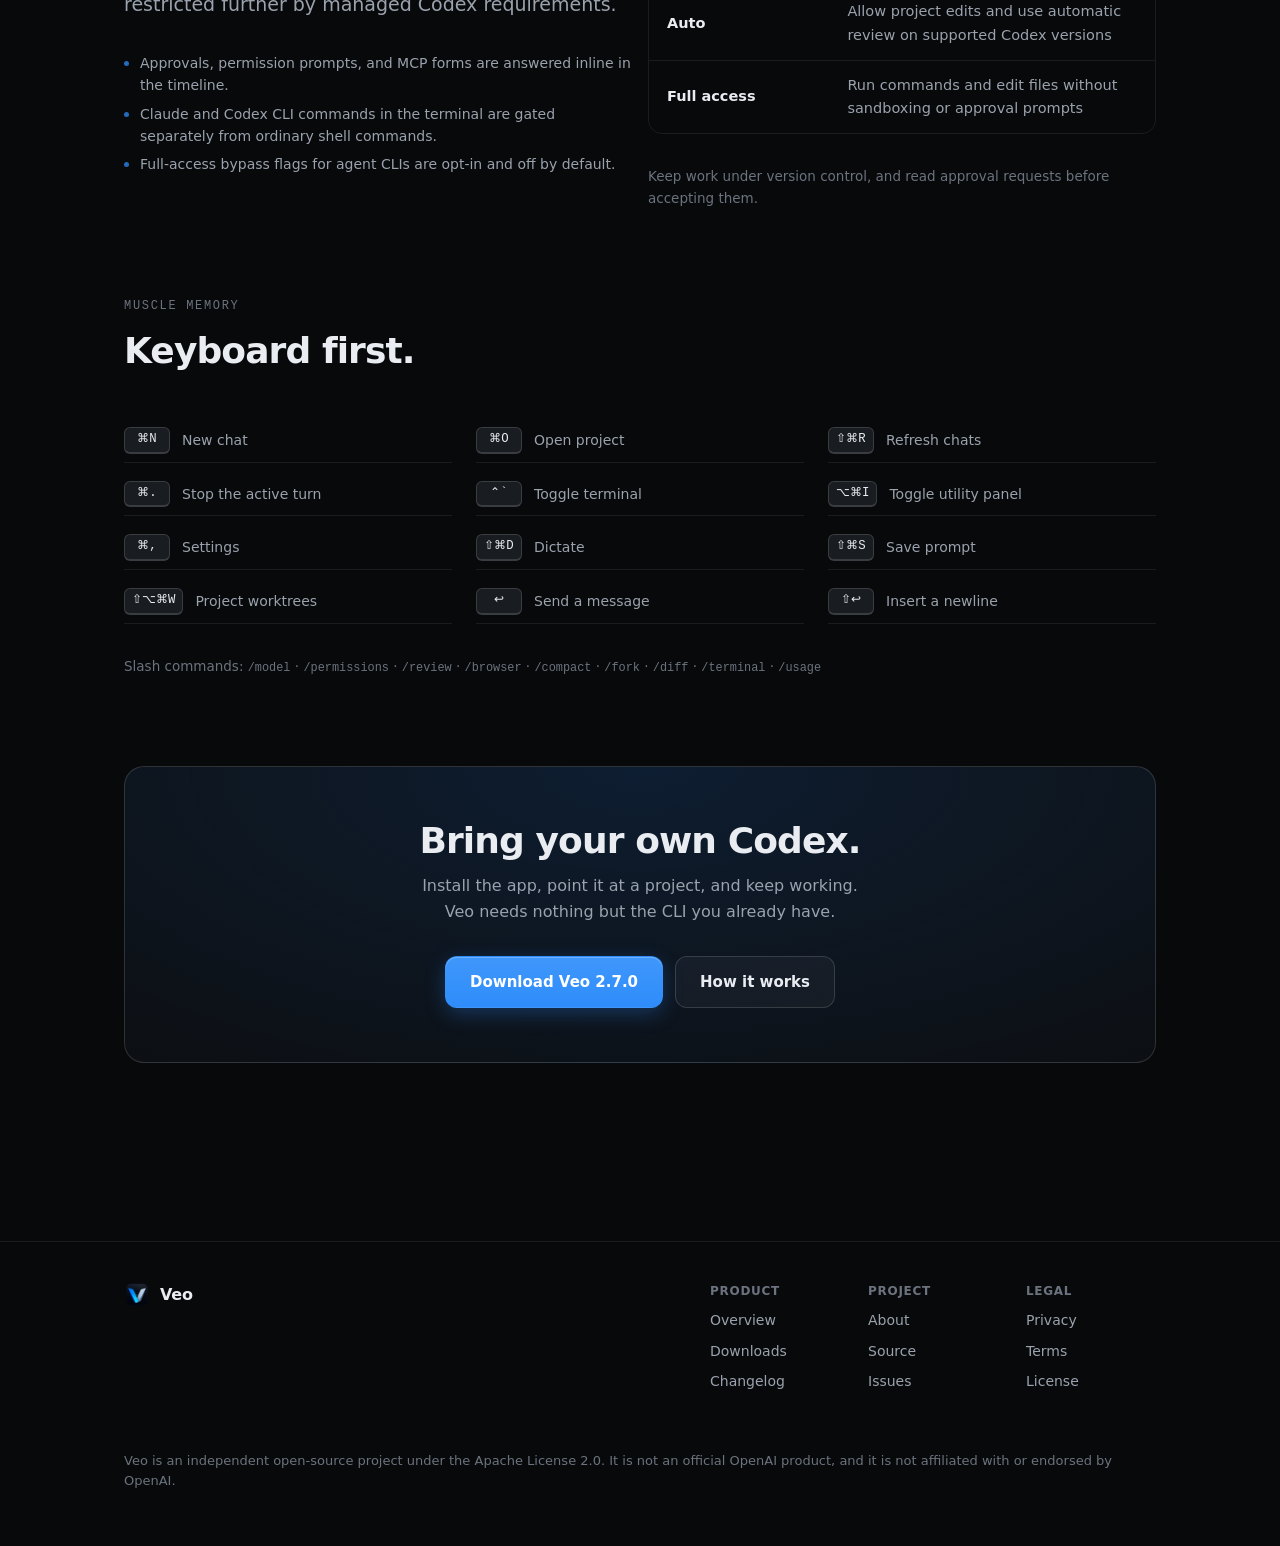
==== commit ff98687e: "Publish 2.7.0 downloads, release notes, and checksums for both platforms" ====
--- a/docs/index.html
+++ b/docs/index.html
@@ -3,12 +3,12 @@
 <head>
 <meta charset="utf-8">
 <meta name="viewport" content="width=device-width, initial-scale=1">
-<title>Veo — a native Mac workspace for Codex</title>
+<title>Veo — a native workspace for coding agents</title>
 <meta name="description" content="Veo turns the locally installed Codex CLI into a focused macOS app: project-aware chats, a live task timeline, review tools, and a real docked terminal. Local-first, open source, no hosted backend.">
 <meta name="color-scheme" content="dark">
 <link rel="icon" href="assets/favicon.png">
 <link rel="stylesheet" href="styles.css">
-<meta property="og:title" content="Veo — a native Mac workspace for Codex">
+<meta property="og:title" content="Veo — a native workspace for coding agents">
 <meta property="og:description" content="Project-aware chats, a live task timeline, review tools, and a real docked terminal. Local-first and open source.">
 <meta property="og:image" content="assets/veo-icon.png">
 </head>
@@ -31,15 +31,15 @@
 
 <section class="hero">
   <div class="wrap">
-    <span class="eyebrow"><span class="tag">2.6.1</span> <b>New Goal modes and a redesigned Windows browser</b></span>
-    <h1>A native Mac workspace<br>for <span class="grad">Codex</span>.</h1>
-    <p class="lede">Veo turns the Codex CLI you already have installed into a focused macOS app — every project in one sidebar, a timeline that keeps its shape, and a real terminal beside the conversation.</p>
+    <span class="eyebrow"><span class="tag">2.7.0</span> <b>A refined workspace on Mac and Windows</b></span>
+    <h1>A local workspace<br>for <span class="grad">coding agents</span>.</h1>
+    <p class="lede">Work with Codex and connected providers on Mac or Windows. Keep your projects in one sidebar, quote a reply in the composer, and open a terminal beside the conversation.</p>
     <div class="hero-actions">
       <a class="btn btn-primary btn-lg" href="downloads.html">Download for macOS</a>
       <a class="btn btn-ghost btn-lg" href="downloads.html#windows-beta">Try the Windows beta</a>
       <a class="btn btn-ghost btn-lg" href="https://github.com/itsasheruwu/Veo">View source</a>
     </div>
-    <p class="hero-meta"><span>macOS 14+</span> · <span>Universal (Apple silicon &amp; Intel)</span> · <span>Free &amp; open source</span></p>
+    <p class="hero-meta"><span>macOS 14+</span> · <span>Apple silicon &amp; Intel</span> · <span>Windows 11 x64 beta</span> · <span>Free &amp; open source</span></p>
   </div>
 </section>
 
@@ -166,7 +166,7 @@
       <h2>Bring your own Codex.</h2>
       <p>Install the app, point it at a project, and keep working. Veo needs nothing but the CLI you already have.</p>
       <div class="hero-actions" style="margin-bottom:0">
-        <a class="btn btn-primary btn-lg" href="downloads.html">Download Veo 2.6.1</a>
+        <a class="btn btn-primary btn-lg" href="downloads.html">Download Veo 2.7.0</a>
         <a class="btn btn-ghost btn-lg" href="about.html">How it works</a>
       </div>
     </div>
